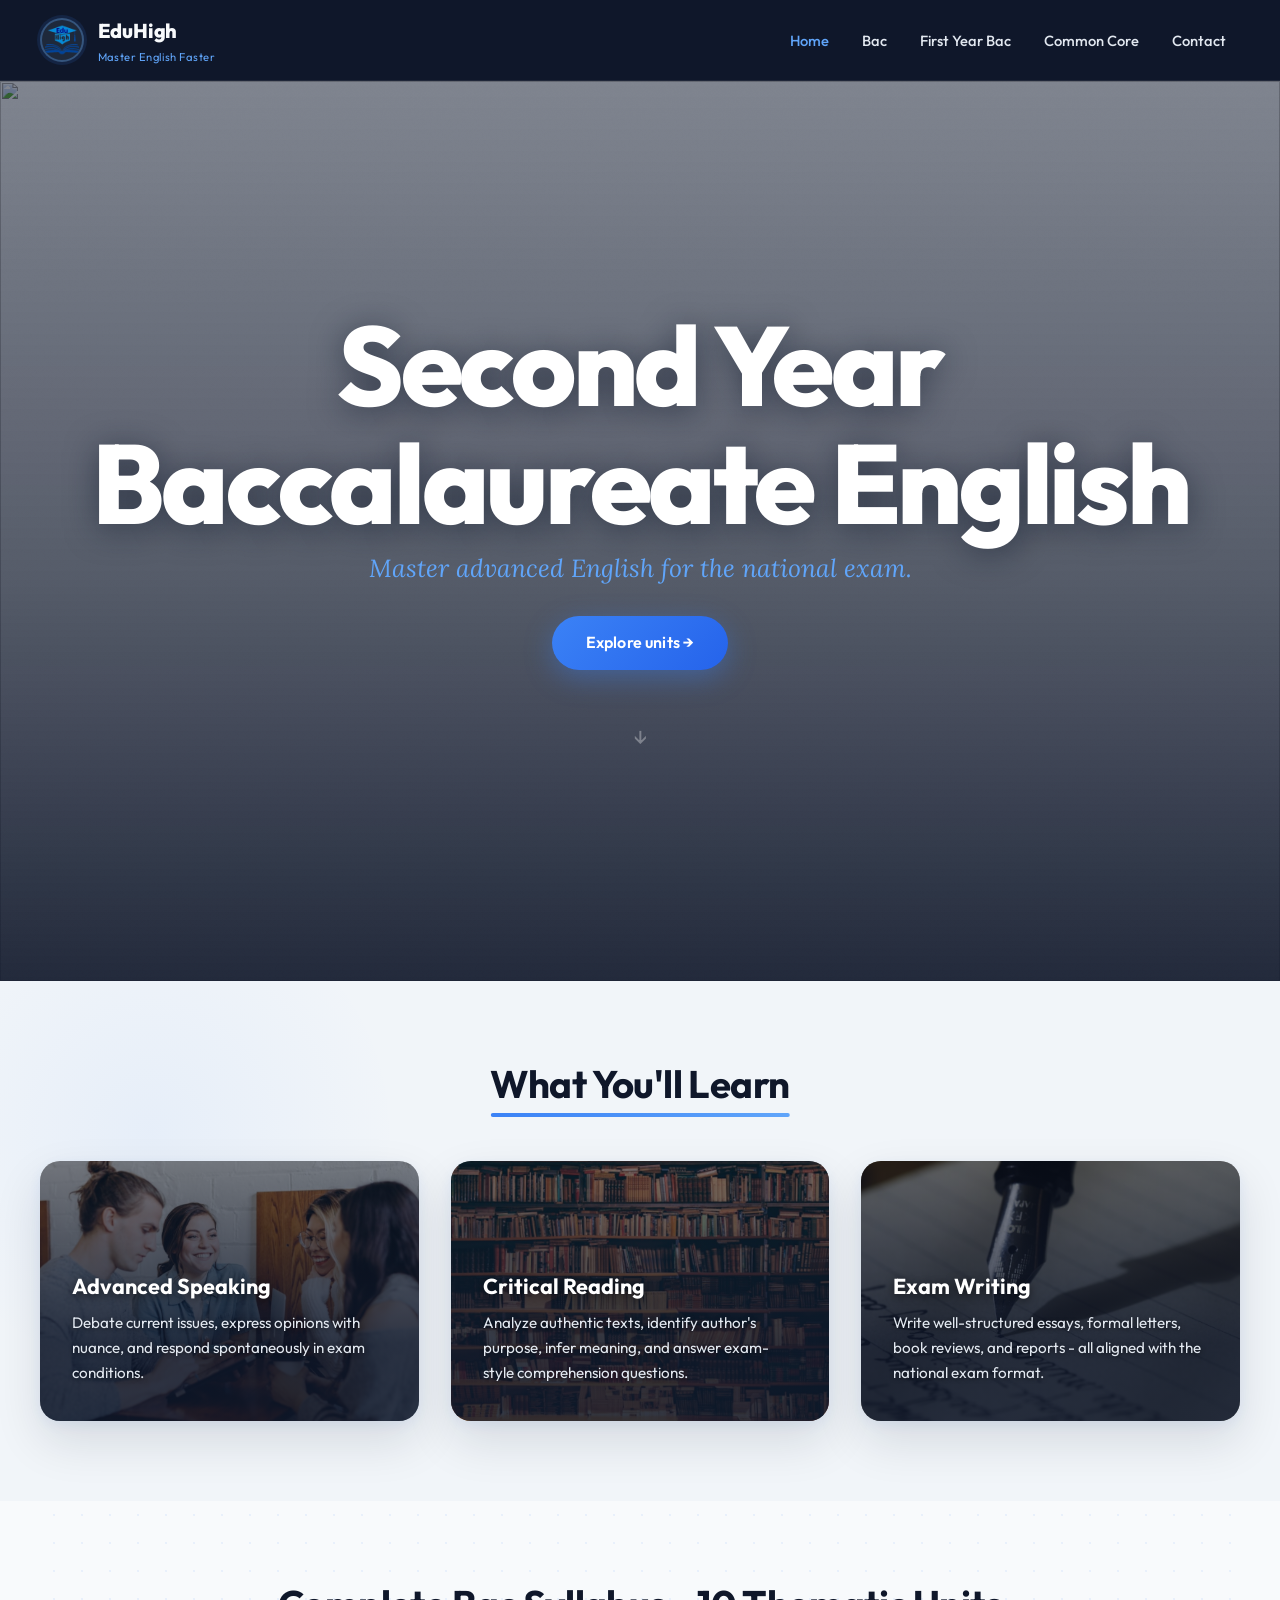
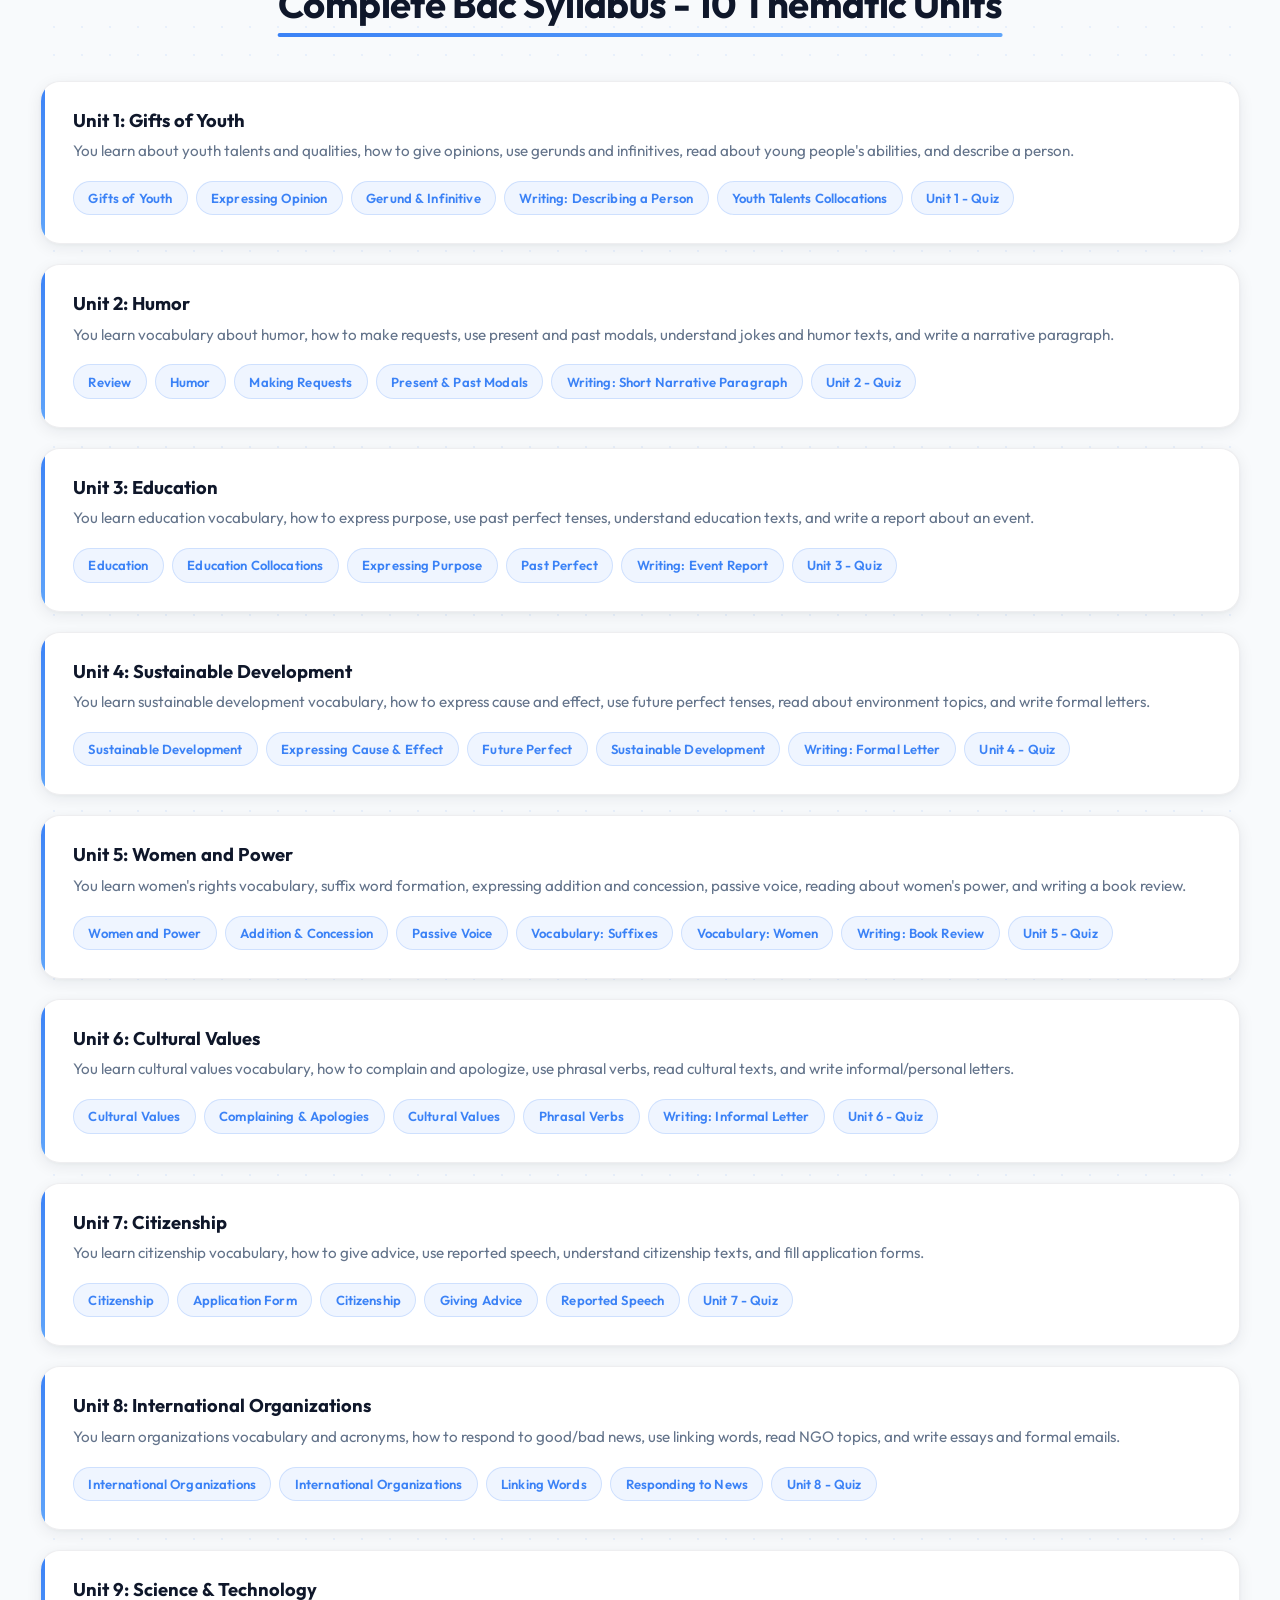
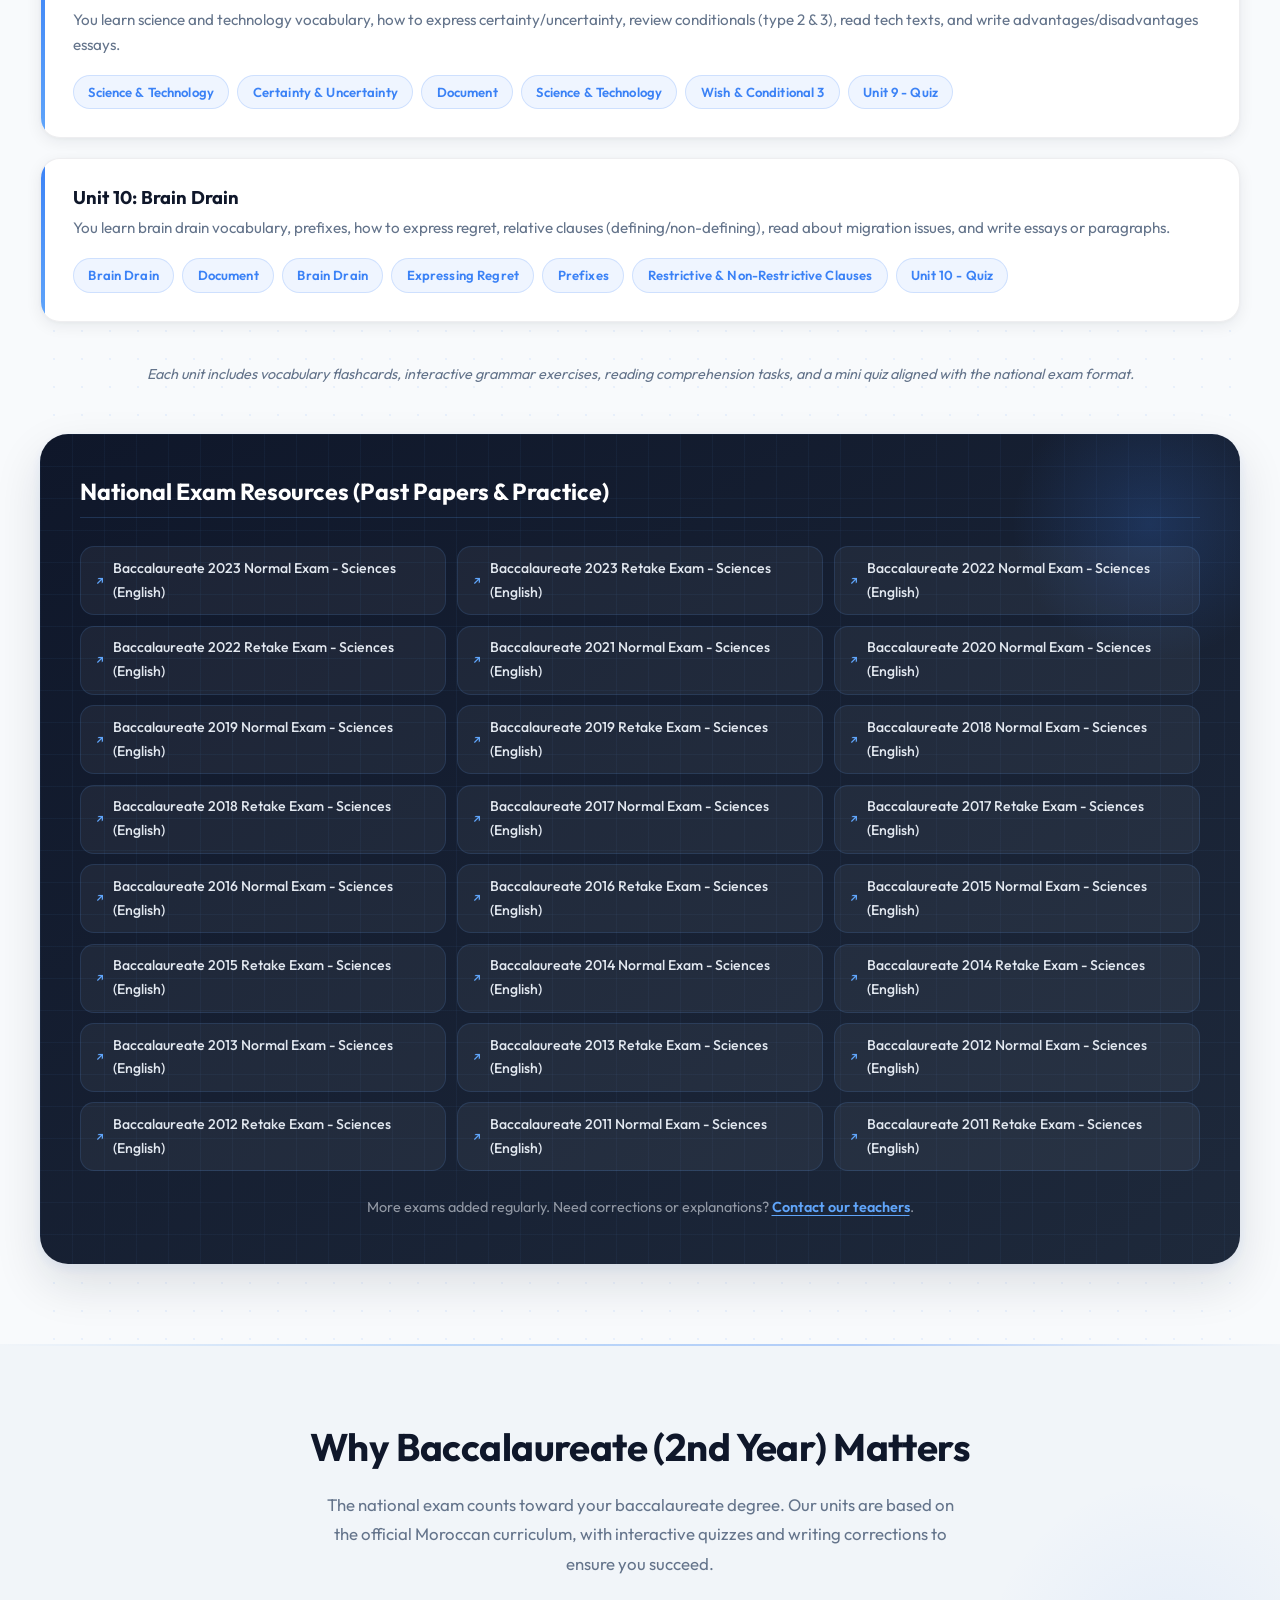
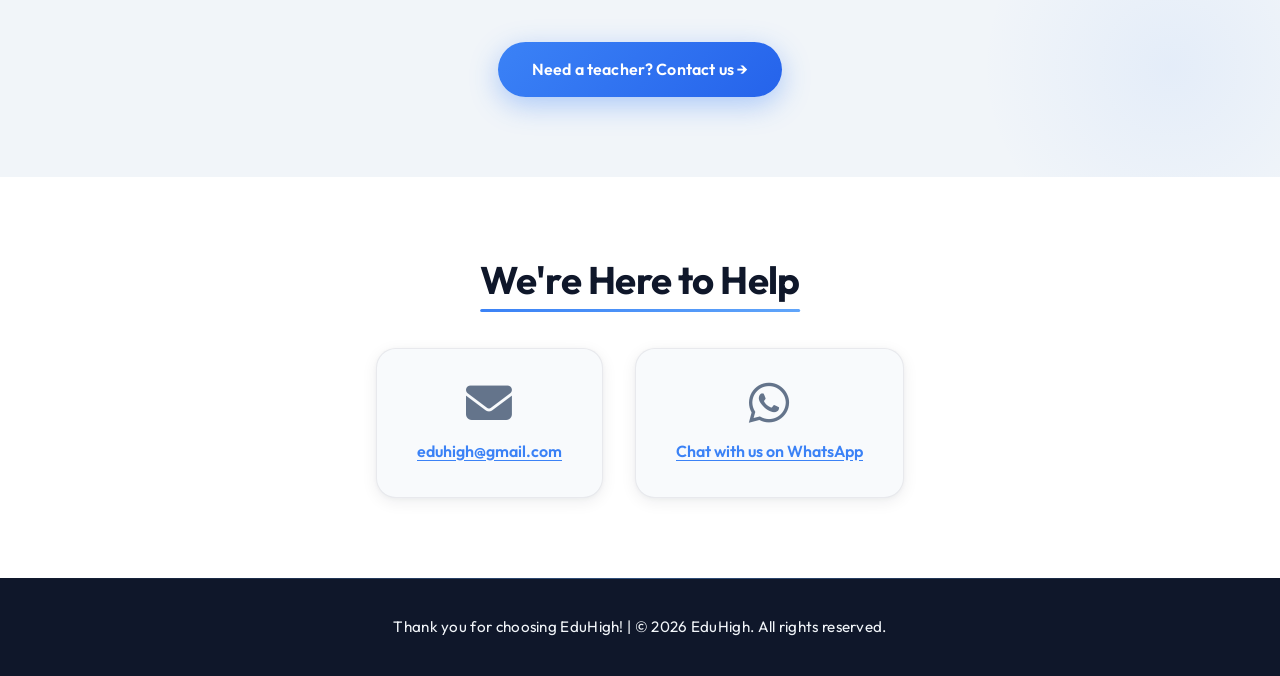
==== bac.html @ 2b8837a0 "Pushing cleaned version" ====
<!DOCTYPE html>
<html lang="en">
    <head>
        <meta charset="UTF-8">
        <meta name="viewport" content="width=device-width, initial-scale=1.0">
        <link rel="icon" type="image/jpeg" sizes="32x32" href="EduHigh_Logo-removebg-preview.png">
        <title>Baccalaureate (2nd Year) - EduHigh</title>
        <meta name="description" content="Baccalaureate English: upper-intermediate to advanced. Complete preparation for the national exam - grammar, vocabulary, reading, writing, and exam strategies for Moroccan 2nd year Bac students.">
        <link rel="stylesheet" href="bac.css">
        <link rel="stylesheet" href="https://cdnjs.cloudflare.com/ajax/libs/font-awesome/6.5.0/css/all.min.css">
    </head>
    <body>
        <header>
            <nav>
                <div class="brand">
                    <div class="brand-icon">
                        <img src="EduHigh_Logo-removebg-preview.png" alt="EduHigh Logo">
                    </div>
                    <div class="brand-text">
                        <div class="brand-name">EduHigh</div>
                        <div class="brand-tagline">Master English Faster</div>
                    </div>
                </div>
                <button id="menu-icon" class="menu-icon">☰</button>
                <div id="nav-links" class="nav-links">
                    <a href="index.html">Home</a>
                    <a href="bac.html">Bac</a>
                    <a href="first-bac.html">First Year Bac</a>
                    <a href="common-core.html">Common Core</a>
                    <a href="contact.html">Contact</a>
                </div>
            </nav>
        </header>
        <main>
            <section class="hero">
                <img alt="" src="Pictures/bac_background.jpg" type="image/png/jpeg/jpeg" class="bg-picture">
                <div class="hero-content">
                    <h1>Second Year Baccalaureate English</h1>
                    <h2>Master advanced English for the national exam.</h2>
                    <a href="#topics" class="btn">Explore units →</a>
                </div>
            </section>
            <section class="learning-goals">
                <h2>What You'll Learn</h2>
                <div class="goals-grid">
                    <div>
                        <h3>Advanced Speaking</h3>
                        <p>Debate current issues, express opinions with nuance, and respond spontaneously in exam conditions.</p>
                    </div>
                    <div>
                        <h3>Critical Reading</h3>
                        <p>Analyze authentic texts, identify author's purpose, infer meaning, and answer exam-style comprehension questions.</p>
                    </div>
                    <div>
                        <h3>Exam Writing</h3>
                        <p>Write well-structured essays, formal letters, book reviews, and reports - all aligned with the national exam format.</p>
                    </div>
                </div>
            </section>
            <section id="topics" class="syllabus">
                <h2>Complete Bac Syllabus - 10 Thematic Units</h2>
                <ul class="units-list">
                    <li>
                        <h3>Unit 1: Gifts of Youth</h3>
                        <p>You learn about youth talents and qualities, how to give opinions, use gerunds and infinitives, read about young people's abilities, and describe a person.</p>
                        <ul class="resource-links">
                            <li><a href="highschoolsub/bac2/unit%201/2BAC_unit-1-gifts-of-youth.pdf" target="_blank">Gifts of Youth</a></li>
                            <li><a href="highschoolsub/bac2/unit%201/expressing_opinion.pdf" target="_blank">Expressing Opinion</a></li>
                            <li><a href="highschoolsub/bac2/unit%201/gerund_infinitive.pdf" target="_blank">Gerund & Infinitive</a></li>
                            <li><a href="highschoolsub/bac2/unit%201/u1_writing_describing_a_person.pdf" target="_blank">Writing: Describing a Person</a></li>
                            <li><a href="highschoolsub/bac2/unit%201/youth_talents_collocations.pdf" target="_blank">Youth Talents Collocations</a></li>
                            <li><a href="https://docs.google.com/forms/d/e/1FAIpQLScZWAjKqi4jQZ8w4-XyRO2Yi0-9Xovc5jM8x35R0aonz6XQ7A/viewform?usp=publish-editor" rel="noopener noreferrer" target="_blank">Unit 1 - Quiz</a></li>
                        </ul>
                    </li>
                    <li>
                        <h3>Unit 2: Humor</h3>
                        <p>You learn vocabulary about humor, how to make requests, use present and past modals, understand jokes and humor texts, and write a narrative paragraph.</p>
                        <ul class="resource-links">
                            <li><a href="highschoolsub/bac2/unit%202/2BAC_unit-2-humour.pdf" target="_blank">Review</a></li>
                            <li><a href="highschoolsub/bac2/unit%202/humor.pdf" target="_blank">Humor</a></li>
                            <li><a href="highschoolsub/bac2/unit%202/making_requests.pdf" target="_blank">Making Requests</a></li>
                            <li><a href="highschoolsub/bac2/unit%202/present_past_modals.pdf" target="_blank">Present & Past Modals</a></li>
                            <li><a href="highschoolsub/bac2/unit%202/u2_writing_short_narrative_paragraph.pdf" target="_blank">Writing: Short Narrative Paragraph</a></li>
                            <li><a href="https://docs.google.com/forms/d/e/1FAIpQLSco68Wxi4QVAFcVa2FauEjRmBr9kDzrKYB81lp7gxuW9wrUJA/viewform?usp=publish-editor" rel="noopener noreferrer" target="_blank">Unit 2 - Quiz</a></li>
                        </ul>
                    </li>
                    <li>
                        <h3>Unit 3: Education</h3>
                        <p>You learn education vocabulary, how to express purpose, use past perfect tenses, understand education texts, and write a report about an event.</p>
                        <ul class="resource-links">
                            <li><a href="highschoolsub/bac2/unit%203/2BAC_unit-3-formal-informal-and-non-formal-education.pdf" target="_blank">Education</a></li>
                            <li><a href="highschoolsub/bac2/unit%203/education_collocations.pdf" target="_blank">Education Collocations</a></li>
                            <li><a href="highschoolsub/bac2/unit%203/expressing_purpose.pdf" target="_blank">Expressing Purpose</a></li>
                            <li><a href="highschoolsub/bac2/unit%203/past_perfect.pdf" target="_blank">Past Perfect</a></li>
                            <li><a href="highschoolsub/bac2/unit%203/u3_writing_event_report.pdf" target="_blank">Writing: Event Report</a></li>
                            <li><a href="https://docs.google.com/forms/d/e/1FAIpQLSe_F8WcIRYw3GF13nXPslkZ-Lln2tWZ8PIwjqRb7tcskk8Uqg/viewform?usp=publish-editor" rel="noopener noreferrer" target="_blank">Unit 3 - Quiz</a></li>
                        </ul>
                    </li>
                    <li>
                        <h3>Unit 4: Sustainable Development</h3>
                        <p>You learn sustainable development vocabulary, how to express cause and effect, use future perfect tenses, read about environment topics, and write formal letters.</p>
                        <ul class="resource-links">
                            <li><a href="highschoolsub/bac2/unit%204/2BAC_unit-4-sustainable-development.pdf" target="_blank">Sustainable Development</a></li>
                            <li><a href="highschoolsub/bac2/unit%204/expressing_cause_effect.pdf" target="_blank">Expressing Cause & Effect</a></li>
                            <li><a href="highschoolsub/bac2/unit%204/future_perfect.pdf" target="_blank">Future Perfect</a></li>
                            <li><a href="highschoolsub/bac2/unit%204/sustainable_dev.pdf" target="_blank">Sustainable Development</a></li>
                            <li><a href="highschoolsub/bac2/unit%204/u04_writing_formal_letter.pdf" target="_blank">Writing: Formal Letter</a></li>
                            <li><a href="https://docs.google.com/forms/d/e/1FAIpQLSc0zMzQMdH9vwvEGPsiqV_pqsUNNbsULE3H5qQnFDgWcY75Jg/viewform?usp=publish-editor" rel="noopener noreferrer" target="_blank">Unit 4 - Quiz</a></li>
                        </ul>
                    </li>
                    <li>
                        <h3>Unit 5: Women and Power</h3>
                        <p>You learn women's rights vocabulary, suffix word formation, expressing addition and concession, passive voice, reading about women's power, and writing a book review.</p>
                        <ul class="resource-links">
                            <li><a href="highschoolsub/bac2/unit%205/2BAC_unit-5-women-and-power.pdf" target="_blank">Women and Power</a></li>
                            <li><a href="highschoolsub/bac2/unit%205/u5_addition_concession.pdf" target="_blank">Addition & Concession</a></li>
                            <li><a href="highschoolsub/bac2/unit%205/u5_passive_voice.pdf" target="_blank">Passive Voice</a></li>
                            <li><a href="highschoolsub/bac2/unit%205/u5_vocab_suffixes.pdf" target="_blank">Vocabulary: Suffixes</a></li>
                            <li><a href="highschoolsub/bac2/unit%205/u5_vocab_women.pdf" target="_blank">Vocabulary: Women</a></li>
                            <li><a href="highschoolsub/bac2/unit%205/u5_writing_book_review.pdf" target="_blank">Writing: Book Review</a></li>
                            <li><a href="https://docs.google.com/forms/d/e/1FAIpQLSfnFWDSUwL2XS2TjVaYUueYi35GznEb1sktLfquddb5YpuU5g/viewform?usp=publish-editor" rel="noopener noreferrer" target="_blank">Unit 5 - Quiz</a></li>
                        </ul>
                    </li>
                    <li>
                        <h3>Unit 6: Cultural Values</h3>
                        <p>You learn cultural values vocabulary, how to complain and apologize, use phrasal verbs, read cultural texts, and write informal/personal letters.</p>
                        <ul class="resource-links">
                            <li><a href="highschoolsub/bac2/unit%206/2BAC_unit-6-cultural-issues-and-values.pdf" target="_blank">Cultural Values</a></li>
                            <li><a href="highschoolsub/bac2/unit%206/complaining_apologies.pdf" target="_blank">Complaining & Apologies</a></li>
                            <li><a href="highschoolsub/bac2/unit%206/cultural_values.pdf" target="_blank">Cultural Values</a></li>
                            <li><a href="highschoolsub/bac2/unit%206/phrasal_verbs.pdf" target="_blank">Phrasal Verbs</a></li>
                            <li><a href="highschoolsub/bac2/unit%206/u6_informal_letter.pdf" target="_blank">Writing: Informal Letter</a></li>
                            <li><a href="https://docs.google.com/forms/d/e/1FAIpQLSfmPHNGwkw5KzVpm2bGZOsqW8_cTtmPX97K6owmBh3z__0w_Q/viewform?usp=publish-editor" rel="noopener noreferrer" target="_blank">Unit 6 - Quiz</a></li>
                        </ul>
                    </li>
                    <li>
                        <h3>Unit 7: Citizenship</h3>
                        <p>You learn citizenship vocabulary, how to give advice, use reported speech, understand citizenship texts, and fill application forms.</p>
                        <ul class="resource-links">
                            <li><a href="highschoolsub/bac2/unit%207/2BAC_unit-7-citizenship.pdf" target="_blank">Citizenship</a></li>
                            <li><a href="highschoolsub/bac2/unit%207/application_form.pdf" target="_blank">Application Form</a></li>
                            <li><a href="highschoolsub/bac2/unit%207/citizenship.pdf" target="_blank">Citizenship</a></li>
                            <li><a href="highschoolsub/bac2/unit%207/giving_advice.pdf" target="_blank">Giving Advice</a></li>
                            <li><a href="highschoolsub/bac2/unit%207/reported_speech.pdf" target="_blank">Reported Speech</a></li>
                            <li><a href="https://docs.google.com/forms/d/e/1FAIpQLSdLSfbgelqZ1HqtcXZeEarFncMk8p-UQ-wh5cw1oVbH1uXxXg/viewform?usp=publish-editor" rel="noopener noreferrer" target="_blank">Unit 7 - Quiz</a></li>
                        </ul>
                    </li>
                    <li>
                        <h3>Unit 8: International Organizations</h3>
                        <p>You learn organizations vocabulary and acronyms, how to respond to good/bad news, use linking words, read NGO topics, and write essays and formal emails.</p>
                        <ul class="resource-links">
                            <li><a href="highschoolsub/bac2/unit%208/2BAC_unit-8-international-organizations.pdf" target="_blank">International Organizations</a></li>
                            <li><a href="highschoolsub/bac2/unit%208/international_organizations.pdf" target="_blank">International Organizations</a></li>
                            <li><a href="highschoolsub/bac2/unit%208/linking_words.pdf" target="_blank">Linking Words</a></li>
                            <li><a href="highschoolsub/bac2/unit%208/responding_to_news.pdf" target="_blank">Responding to News</a></li>
                            <li><a href="https://docs.google.com/forms/d/e/1FAIpQLSdEK3sCIVU7NtovG9k0Lt_FUifvrbyjM9zxdCKUIwZhnxe_4A/viewform?usp=publish-editor" rel="noopener noreferrer" target="_blank">Unit 8 - Quiz</a></li>
                        </ul>
                    </li>
                    <li>
                        <h3>Unit 9: Science & Technology</h3>
                        <p>You learn science and technology vocabulary, how to express certainty/uncertainty, review conditionals (type 2 & 3), read tech texts, and write advantages/disadvantages essays.</p>
                        <ul class="resource-links">
                            <li><a href="highschoolsub/bac2/unit%209/2BAC_unit-9-science-and-technology.pdf" target="_blank">Science & Technology</a></li>
                            <li><a href="highschoolsub/bac2/unit%209/certainty_uncertainty.pdf" target="_blank">Certainty & Uncertainty</a></li>
                            <li><a href="highschoolsub/bac2/unit%209/document.pdf" target="_blank">Document</a></li>
                            <li><a href="highschoolsub/bac2/unit%209/science_technology.pdf" target="_blank">Science & Technology</a></li>
                            <li><a href="highschoolsub/bac2/unit%209/wish_conditional_3.pdf" target="_blank">Wish & Conditional 3</a></li>
                            <li><a href="https://docs.google.com/forms/d/e/1FAIpQLScyjDXZqODVTO-EdOYBzUOL18yu2GBnpFV3G3QGbAeSpz7F9g/viewform?usp=publish-editor" rel="noopener noreferrer" target="_blank">Unit 9 - Quiz</a></li>
                        </ul>
                    </li>
                    <li>
                        <h3>Unit 10: Brain Drain</h3>
                        <p>You learn brain drain vocabulary, prefixes, how to express regret, relative clauses (defining/non-defining), read about migration issues, and write essays or paragraphs.</p>
                        <ul class="resource-links">
                            <li><a href="highschoolsub/bac2/unit%2010/2BAC_unit-10-brain-drain.pdf" target="_blank">Brain Drain</a></li>
                            <li><a href="highschoolsub/bac2/unit%2010/document.pdf" target="_blank">Document</a></li>
                            <li><a href="highschoolsub/bac2/unit%2010/u10_brain_drain.pdf" target="_blank">Brain Drain</a></li>
                            <li><a href="highschoolsub/bac2/unit%2010/u10_expressing_regret.pdf" target="_blank">Expressing Regret</a></li>
                            <li><a href="highschoolsub/bac2/unit%2010/u10_prefixes.pdf" target="_blank">Prefixes</a></li>
                            <li><a href="highschoolsub/bac2/unit%2010/u10_restrictive_non-restrictive_clauses.pdf" target="_blank">Restrictive & Non-Restrictive Clauses</a></li>
                            <li><a href="https://docs.google.com/forms/d/e/1FAIpQLSevEhZJKyvcc8svCyHK_OHhRba3e1POQs-PsmIlFc3AfJWwEA/viewform?usp=publish-editor" rel="noopener noreferrer" target="_blank">Unit 10 - Quiz</a></li>
                        </ul>
                    </li>
                </ul>
                <p class="syllabus-footer">Each unit includes vocabulary flashcards, interactive grammar exercises, reading comprehension tasks, and a mini quiz aligned with the national exam format.</p>
                <div class="national-exams">
                    <h3>National Exam Resources (Past Papers & Practice)</h3>
                    <ul>
                        <li><a href="highschoolsub/more/2023nor.pdf" target="_blank">Baccalaureate 2023 Normal Exam - Sciences (English)</a></li>
                        <li><a href="highschoolsub/more/2023retake.pdf" target="_blank">Baccalaureate 2023 Retake Exam - Sciences (English)</a></li>
                        <li><a href="highschoolsub/more/2022nor.pdf" target="_blank">Baccalaureate 2022 Normal Exam - Sciences (English)</a></li>
                        <li><a href="highschoolsub/more/2022retake.pdf" target="_blank">Baccalaureate 2022 Retake Exam - Sciences (English)</a></li>
                        <li><a href="highschoolsub/more/2021nor.pdf" target="_blank">Baccalaureate 2021 Normal Exam - Sciences (English)</a></li>
                        <li><a href="highschoolsub/more/2020nor.pdf" target="_blank">Baccalaureate 2020 Normal Exam - Sciences (English)</a></li>
                        <li><a href="highschoolsub/more/2019nor.pdf" target="_blank">Baccalaureate 2019 Normal Exam - Sciences (English)</a></li>
                        <li><a href="highschoolsub/more/2019retake.pdf" target="_blank">Baccalaureate 2019 Retake Exam - Sciences (English)</a></li>
                        <li><a href="highschoolsub/more/2018nor.pdf" target="_blank">Baccalaureate 2018 Normal Exam - Sciences (English)</a></li>
                        <li><a href="highschoolsub/more/2018retake.pdf" target="_blank">Baccalaureate 2018 Retake Exam - Sciences (English)</a></li>
                        <li><a href="highschoolsub/more/2017nor.pdf" target="_blank">Baccalaureate 2017 Normal Exam - Sciences (English)</a></li>
                        <li><a href="highschoolsub/more/2017retake.pdf" target="_blank">Baccalaureate 2017 Retake Exam - Sciences (English)</a></li>
                        <li><a href="highschoolsub/more/2016nor.pdf" target="_blank">Baccalaureate 2016 Normal Exam - Sciences (English)</a></li>
                        <li><a href="highschoolsub/more/2016retake.pdf" target="_blank">Baccalaureate 2016 Retake Exam - Sciences (English)</a></li>
                        <li><a href="highschoolsub/more/2015nor.pdf" target="_blank">Baccalaureate 2015 Normal Exam - Sciences (English)</a></li>
                        <li><a href="highschoolsub/more/2015retake.pdf" target="_blank">Baccalaureate 2015 Retake Exam - Sciences (English)</a></li>
                        <li><a href="highschoolsub/more/2014nor.pdf" target="_blank">Baccalaureate 2014 Normal Exam - Sciences (English)</a></li>
                        <li><a href="highschoolsub/more/2014retake.pdf" target="_blank">Baccalaureate 2014 Retake Exam - Sciences (English)</a></li>
                        <li><a href="highschoolsub/more/2013nor.pdf" target="_blank">Baccalaureate 2013 Normal Exam - Sciences (English)</a></li>
                        <li><a href="highschoolsub/more/2013retake.pdf" target="_blank">Baccalaureate 2013 Retake Exam - Sciences (English)</a></li>
                        <li><a href="highschoolsub/more/2012nor.pdf" target="_blank">Baccalaureate 2012 Normal Exam - Sciences (English)</a></li>
                        <li><a href="highschoolsub/more/2012retake.pdf" target="_blank">Baccalaureate 2012 Retake Exam - Sciences (English)</a></li>
                        <li><a href="highschoolsub/more/2011nor.pdf" target="_blank">Baccalaureate 2011 Normal Exam - Sciences (English)</a></li>
                        <li><a href="highschoolsub/more/2011retake.pdf" target="_blank">Baccalaureate 2011 Retake Exam - Sciences (English)</a></li>
                    </ul>
                    <p>More exams added regularly. Need corrections or explanations? <a href="contact.html">Contact our teachers</a>.</p>
                </div>
            </section>
            <section class="importance">
                <h2>Why Baccalaureate (2nd Year) Matters</h2>
                <p>The national exam counts toward your baccalaureate degree. Our units are based on the official Moroccan curriculum, with interactive quizzes and writing corrections to ensure you succeed.</p>
                <a href="contact.html" class="btn">Need a teacher? Contact us →</a>
            </section>
            <section class="contact-block">
                <h2>We're Here to Help</h2>
                <div class="contact-methods">
                    <div>
                        <h3><i class="fas fa-envelope"></i></h3>
                        <a href="mailto:eduhigh@gmail.com">eduhigh@gmail.com </a>
                    </div>
                    <div>
                        <h3><i class="fab fa-whatsapp"></i></h3>
                        <a href="https://wa.me/212767879145?text=Hi%20%F0%9F%91%8B%20I%20came%20from%20EduHigh" target="_blank" rel="noopener noreferrer">Chat with us on WhatsApp</a>
                    </div>
                </div>
            </section>
        </main>
        <footer>
            <p>Thank you for choosing EduHigh! | &copy; 2026 EduHigh. All rights reserved.</p>
        </footer>
        <script>
            (function() {
                const video = document.querySelector('.bg-video');
                if (video) {
                video.play().catch(e => {
                    console.log("Autoplay handling:", e);
                    video.muted = true;
                    video.play();
                });
                }
            })();
            const menuIcon = document.getElementById('menu-icon');
            const navLinks = document.getElementById('nav-links');
            menuIcon.addEventListener('click', () => {
                navLinks.classList.toggle('active');
            });
        </script>
    </body>
</html>
---- bac.css ----
@import url('https://fonts.googleapis.com/css2?family=Outfit:wght@300;400;500;600;700;800&family=Lora:ital,wght@0,400;0,600;1,400&display=swap');

:root {
  --navy:         #0f172a;
  --navy-light:   #1e293b;
  --navy-blue:    #3b82f6;
  --accent-blue:  #60a5fa;
  --soft-white:   #f8fafc;
  --text-light:   #e2e8f0;
  --text-dark:    #334155;
  --text-muted:   #64748b;
  --bg-gray:      #f1f5f9;
  --border-soft:  rgba(15, 23, 42, 0.07);
  --shadow-sm:    0 2px 8px rgba(15, 23, 42, 0.06);
  --shadow-md:    0 8px 24px rgba(15, 23, 42, 0.09),
                  0 2px 6px  rgba(59, 130, 246, 0.05);
  --shadow-lg:    0 20px 48px rgba(15, 23, 42, 0.12),
                  0 4px 12px rgba(59, 130, 246, 0.08);
  --shadow-card:  0 4px 16px rgba(15, 23, 42, 0.07),
                  0 1px 4px  rgba(15, 23, 42, 0.04);
  --shadow-blue:  0 8px 28px rgba(59, 130, 246, 0.38);
  --radius-sm:    8px;
  --radius-md:    14px;
  --radius-lg:    20px;
  --radius-xl:    28px;
  --radius-pill:  999px;
  --ease-out:     cubic-bezier(0.22, 1, 0.36, 1);
  --ease-bounce:  cubic-bezier(0.34, 1.56, 0.64, 1);
  --transition:   0.35s var(--ease-out);
  --transition-fast: 0.2s var(--ease-out);
  --font-body:    'Outfit', sans-serif;
  --font-accent:  'Lora', serif;

  --max-width:    1200px;
  --section-gap:  5rem;
}
*, *::before, *::after {
  box-sizing: border-box;
  margin: 0;
  padding: 0;
}
html {
  scroll-behavior: smooth;
  font-size: 16px;
}
body {
  font-family: var(--font-body);
  color: var(--text-dark);
  background-color: var(--soft-white);
  line-height: 1.7;
  -webkit-font-smoothing: antialiased;
  overflow-x: hidden;
}
img, video {
  display: block;
  max-width: 100%;
}
a {
  color: inherit;
  text-decoration: none;
}
ul { list-style: none; }
h1, h2, h3, h4 {
  font-family: var(--font-body);
  font-weight: 700;
  line-height: 1.2;
  color: var(--navy);
}
h1 { font-size: clamp(2.4rem, 5vw, 4rem);   letter-spacing: -0.02em; }
h2 { font-size: clamp(1.7rem, 3vw, 2.4rem); letter-spacing: -0.015em; }
h3 { font-size: 1.2rem; font-weight: 600; }
p  { font-size: 1rem; color: var(--text-dark); }
a:focus-visible,
button:focus-visible {
  outline: 2.5px solid var(--accent-blue);
  outline-offset: 3px;
  border-radius: var(--radius-sm);
}
::selection {
  background: rgba(59, 130, 246, 0.22);
  color: var(--navy);
}
header {
  position: sticky;
  top: 0;
  z-index: 100;
  -webkit-backdrop-filter: blur(14px);
  backdrop-filter: blur(14px);
  border-bottom: 1px solid rgba(255, 255, 255, 0.07);
  background-color: var(--navy);
}
nav {
  width: min(var(--max-width), 94%);
  margin-inline: auto;
  display: flex;
  align-items: center;
  justify-content: space-between;
  padding-block: 0.85rem;
  gap: 1.5rem;
  background-color: var(--navy);
}
.brand {
  display: flex;
  align-items: center;
  gap: 0.85rem;
  flex-shrink: 0;
}
.brand-icon {
  width: 44px;
  height: 44px;
  border-radius: 50%;
  overflow: hidden;
  flex-shrink: 0;
  background: var(--navy-light);
  border: 2px solid rgba(96, 165, 250, 0.35);
  box-shadow: 0 0 0 3px rgba(59, 130, 246, 0.12);
}
.brand-icon img {
  width: 100%;
  height: 100%;
  object-fit: cover;
  display: block;
}
.brand-text {
  display: flex;
  flex-direction: column;
}
.brand-name {
  font-family: var(--font-body);
  font-weight: 800;
  font-size: 1.25rem;
  color: var(--soft-white);
  letter-spacing: -0.01em;
}
.brand-tagline {
  font-size: 0.7rem;
  font-weight: 400;
  color: var(--accent-blue);
  letter-spacing: 0.04em;
}
.nav-links {
  display: flex;
  align-items: center;
  gap: 0.25rem;
}
.nav-links a {
  font-size: 0.92rem;
  font-weight: 500;
  color: var(--text-light);
  padding: 0.45rem 0.9rem;
  border-radius: var(--radius-pill);
  transition: background var(--transition), color var(--transition);
}
.nav-links a:hover {
  background: rgba(96, 165, 250, 0.14);
  color: #fff;
}
.nav-links a:first-child {
  color: var(--accent-blue);
}
.menu-icon {
  display: none;
  background: transparent;
  border: none;
  color: var(--soft-white);
  font-size: 1.5rem;
  cursor: pointer;
  padding: 0.3rem 0.5rem;
  border-radius: var(--radius-sm);
  transition: background var(--transition);
  line-height: 1;
}
.menu-icon:hover {
  background: rgba(96, 165, 250, 0.14);
}
.hero {
  position: relative;
  height: 100svh;
  min-height: 580px;
  display: flex;
  align-items: center;
  justify-content: center;
  overflow: hidden;
}
.hero .bg-picture {
  position: absolute;
  inset: 0;
  width: 100%;
  height: 100%;
  object-fit: cover;
  object-position: center;
  z-index: 0;
  display: block;
}
.hero::before {
  content: '';
  position: absolute;
  inset: 0;
  background: linear-gradient(
    to bottom,
    rgba(15, 23, 42, 0.52) 0%,
    rgba(15, 23, 42, 0.70) 55%,
    rgba(15, 23, 42, 0.92) 100%
  );
  z-index: 1;
}
.hero::after {
  content: '';
  position: absolute;
  inset: 0;
  background-image: url("data:image/svg+xml,%3Csvg viewBox='0 0 256 256' xmlns='http://www.w3.org/2000/svg'%3E%3Cfilter id='n'%3E%3CfeTurbulence type='fractalNoise' baseFrequency='0.9' numOctaves='4' stitchTiles='stitch'/%3E%3C/filter%3E%3Crect width='100%25' height='100%25' filter='url(%23n)' opacity='0.04'/%3E%3C/svg%3E");
  background-size: 200px 200px;
  opacity: 0.18;
  z-index: 2;
  pointer-events: none;
}
.hero-content {
  position: relative;
  z-index: 3;
  text-align: center;
  padding-inline: 1.5rem;
  animation: heroReveal 1s var(--ease-out) both;
}
@keyframes heroReveal {
  from { opacity: 0; transform: translateY(28px); }
  to   { opacity: 1; transform: translateY(0); }
}
.hero-content h1 {
  font-family: var(--font-body);
  font-size: clamp(3.5rem, 9vw, 7rem);
  font-weight: 800;
  color: #fff;
  letter-spacing: -0.03em;
  text-shadow: 0 4px 32px rgba(15, 23, 42, 0.55);
  line-height: 1.05;
}
.hero-content h2 {
  font-family: var(--font-accent);
  font-style: italic;
  font-weight: 400;
  font-size: clamp(1.1rem, 2.5vw, 1.55rem);
  color: var(--accent-blue);
  margin-top: 0.8rem;
  letter-spacing: 0;
}
.hero-content::after {
  content: '↓';
  display: block;
  margin-top: 3rem;
  font-size: 1.4rem;
  color: rgba(255, 255, 255, 0.32);
  animation: bounceArrow 2.4s ease-in-out infinite;
}
@keyframes bounceArrow {
  0%, 100% { transform: translateY(0); }
  50%       { transform: translateY(9px); }
}
.btn {
  display: inline-block;
  margin-top: 2rem;
  padding: 0.85rem 2.1rem;
  background: linear-gradient(135deg, var(--navy-blue) 0%, #2563eb 100%);
  color: #fff;
  font-family: var(--font-body);
  font-weight: 600;
  font-size: 1rem;
  border-radius: var(--radius-pill);
  box-shadow: var(--shadow-blue);
  transition: transform var(--transition), box-shadow var(--transition);
  letter-spacing: 0.01em;
}
.btn:hover {
  transform: translateY(-3px) scale(1.03);
  box-shadow: 0 14px 36px rgba(59, 130, 246, 0.5);
  color: #fff;
}
.learning-goals {
  padding-block: var(--section-gap);
  background-color: var(--bg-gray);
  position: relative;
  overflow: hidden;
}
.learning-goals::before {
  content: '';
  position: absolute;
  top: -100px;
  left: -100px;
  width: 500px;
  height: 500px;
  border-radius: 50%;
  background: radial-gradient(circle, rgba(59, 130, 246, 0.06) 0%, transparent 70%);
  pointer-events: none;
}
.learning-goals h2 {
  text-align: center;
  margin-bottom: 2.75rem;
  position: relative;
  display: inline-block;
  left: 50%;
  transform: translateX(-50%);
  padding-bottom: 0.6rem;
}
.learning-goals h2::after {
  content: '';
  position: absolute;
  bottom: 0;
  left: 50%;
  transform: translateX(-50%);
  width: 100%;
  height: 3.5px;
  border-radius: var(--radius-pill);
  background: linear-gradient(90deg, var(--navy-blue), var(--accent-blue));
}
.goals-grid {
  width: min(var(--max-width), 94%);
  margin-inline: auto;
  display: grid;
  grid-template-columns: repeat(auto-fit, minmax(300px, 1fr));
  gap: 2rem;
}
.goals-grid > div {
  position: relative;
  overflow: hidden;
  border-radius: var(--radius-lg);
  padding: 2.25rem 2rem;
  min-height: 260px;
  display: flex;
  flex-direction: column;
  justify-content: flex-end;
  background-color: var(--navy);
  background-size: cover;
  background-position: center;
  box-shadow: var(--shadow-lg);
  transition: transform var(--transition), box-shadow var(--transition);
  cursor: default;
}
.goals-grid > div::before {
  content: '';
  position: absolute;
  inset: 0;
  background: linear-gradient(to top, rgba(15, 23, 42, 0.85) 30%, rgba(15, 23, 42, 0.50) 100%);
  z-index: 1;
  transition: background var(--transition);
}
.goals-grid > div:hover::before {
  background: linear-gradient(to top, rgba(15, 23, 42, 0.72) 20%, rgba(15, 23, 42, 0.38) 100%);
}
.goals-grid > div:hover {
  transform: translateY(-8px);
  box-shadow: 0 24px 56px rgba(15, 23, 42, 0.18), 0 6px 16px rgba(59, 130, 246, 0.1);
}
.goals-grid > div h3,
.goals-grid > div p {
  position: relative;
  z-index: 2;
}
.goals-grid > div h3 {
  color: #fff;
  font-size: 1.35rem;
  font-weight: 700;
  margin-bottom: 0.6rem;
  text-shadow: 0 2px 8px rgba(0, 0, 0, 0.6);
}
.goals-grid > div p {
  color: var(--text-light);
  font-size: 0.95rem;
  line-height: 1.65;
  text-shadow: 0 1px 4px rgba(0, 0, 0, 0.5);
}
.goals-grid > div:nth-child(1) {
  background-image: url('Pictures/Advanced_speaking.png');
}
.goals-grid > div:nth-child(2) {
  background-image: url('Pictures/Critical_Reading.png');
}
.goals-grid > div:nth-child(3) {
  background-image: url('Pictures/Exam_Writing.png');
}
.goals-grid > div:hover::after {
  opacity: 1;
}
.syllabus {
  padding-block: var(--section-gap);
  width: min(var(--max-width), 94%);
  margin-inline: auto;
  position: relative;
}
.syllabus::before {
  content: '';
  position: absolute;
  inset: 0;
  background-image: radial-gradient(circle, rgba(59, 130, 246, 0.08) 1px, transparent 1px);
  background-size: 28px 28px;
  pointer-events: none;
  z-index: 0;
  border-radius: var(--radius-lg);
}
.syllabus > * {
  position: relative;
  z-index: 1;
}
.syllabus > h2 {
  text-align: center;
  margin-bottom: 2.75rem;
  position: relative;
  display: inline-block;
  left: 50%;
  transform: translateX(-50%);
  padding-bottom: 0.6rem;
}
.syllabus > h2::after {
  content: '';
  position: absolute;
  bottom: 0;
  left: 50%;
  transform: translateX(-50%);
  width: 100%;
  height: 3.5px;
  border-radius: var(--radius-pill);
  background: linear-gradient(90deg, var(--navy-blue), var(--accent-blue));
}
.units-list {
  display: flex;
  flex-direction: column;
  gap: 1.25rem;
  margin-bottom: 2.5rem;
}
.units-list > li {
  background: #fff;
  border: 1px solid var(--border-soft);
  border-radius: var(--radius-lg);
  padding: 1.75rem 2rem;
  box-shadow: var(--shadow-card);
  transition: transform var(--transition), box-shadow var(--transition), border-color var(--transition);
  position: relative;
  overflow: hidden;
}
.units-list > li::before {
  content: '';
  position: absolute;
  left: 0;
  top: 0;
  bottom: 0;
  width: 4px;
  border-radius: var(--radius-lg) 0 0 var(--radius-lg);
  background: linear-gradient(to bottom, var(--navy-blue), var(--accent-blue));
  transition: width var(--transition);
}
.units-list > li:hover {
  transform: translateX(5px);
  box-shadow: var(--shadow-md);
  border-color: rgba(59, 130, 246, 0.18);
}
.units-list > li:hover::before {
  width: 6px;
}
.units-list > li > h3 {
  font-size: 1.15rem;
  font-weight: 700;
  color: var(--navy);
  margin-bottom: 0.45rem;
}
.units-list > li > p {
  font-size: 0.95rem;
  color: var(--text-muted);
  margin-bottom: 1.1rem;
  line-height: 1.6;
}
.resource-links {
  display: flex;
  flex-wrap: wrap;
  gap: 0.5rem;
}
.resource-links li a {
  display: inline-block;
  padding: 0.32rem 0.9rem;
  font-size: 0.82rem;
  font-weight: 600;
  color: var(--navy-blue);
  background: rgba(59, 130, 246, 0.08);
  border: 1px solid rgba(59, 130, 246, 0.18);
  border-radius: var(--radius-pill);
  transition: background var(--transition-fast), color var(--transition-fast),
              border-color var(--transition-fast), transform var(--transition-fast);
  letter-spacing: 0.01em;
  white-space: nowrap;
}
.resource-links li a:hover {
  background: var(--navy-blue);
  color: #fff;
  border-color: var(--navy-blue);
  transform: translateY(-2px);
}
.syllabus-footer {
  font-size: 0.9rem;
  color: var(--text-muted);
  text-align: center;
  margin-bottom: 3rem;
  font-style: italic;
}
.national-exams {
  background: linear-gradient(145deg, var(--navy) 0%, var(--navy-light) 100%);
  border-radius: var(--radius-xl);
  padding: 2.75rem 2.5rem;
  box-shadow: var(--shadow-lg);
  position: relative;
  overflow: hidden;
  margin-top: 1rem;
}
.national-exams::before {
  content: '';
  position: absolute;
  inset: 0;
  background-image:
    linear-gradient(rgba(96, 165, 250, 0.05) 1px, transparent 1px),
    linear-gradient(90deg, rgba(96, 165, 250, 0.05) 1px, transparent 1px);
  background-size: 32px 32px;
  pointer-events: none;
  z-index: 0;
}
.national-exams::after {
  content: '';
  position: absolute;
  top: -60px;
  right: -60px;
  width: 300px;
  height: 300px;
  border-radius: 50%;
  background: radial-gradient(circle, rgba(59, 130, 246, 0.2) 0%, transparent 65%);
  pointer-events: none;
  z-index: 0;
}
.national-exams > * {
  position: relative;
  z-index: 1;
}
.national-exams h3 {
  font-size: clamp(1.1rem, 2.5vw, 1.45rem);
  font-weight: 700;
  color: #fff;
  margin-bottom: 1.75rem;
  padding-bottom: 0.7rem;
  border-bottom: 1px solid rgba(96, 165, 250, 0.2);
}
.national-exams ul {
  display: grid;
  grid-template-columns: repeat(auto-fit, minmax(280px, 1fr));
  gap: 0.65rem;
  margin-bottom: 1.5rem;
}
.national-exams ul li {
  position: relative;
}
.national-exams ul li a {
  display: flex;
  align-items: center;
  gap: 0.55rem;
  padding: 0.6rem 0.95rem;
  font-size: 0.88rem;
  font-weight: 500;
  color: var(--text-light);
  background: rgba(255, 255, 255, 0.05);
  border: 1px solid rgba(96, 165, 250, 0.14);
  border-radius: var(--radius-md);
  transition: background var(--transition-fast), color var(--transition-fast),
              border-color var(--transition-fast), transform var(--transition-fast);
}
.national-exams ul li a::before {
  content: '↗';
  font-size: 0.75rem;
  color: var(--accent-blue);
  flex-shrink: 0;
}
.national-exams ul li a:hover {
  background: rgba(59, 130, 246, 0.16);
  border-color: rgba(96, 165, 250, 0.4);
  color: #fff;
  transform: translateX(4px);
}
.national-exams > p {
  font-size: 0.9rem;
  color: rgba(226, 232, 240, 0.6);
  text-align: center;
}
.national-exams > p a {
  color: var(--accent-blue);
  font-weight: 600;
  text-decoration: underline;
  text-underline-offset: 3px;
  transition: color var(--transition-fast);
}
.national-exams > p a:hover {
  color: #fff;
}
.importance {
  background-color: var(--bg-gray);
  padding-block: var(--section-gap);
  text-align: center;
  position: relative;
  overflow: hidden;
}
.importance::before {
  content: '';
  position: absolute;
  top: -1px;
  left: 0;
  right: 0;
  height: 3px;
  background: linear-gradient(90deg, transparent, var(--accent-blue), var(--navy-blue), transparent);
  opacity: 0.35;
}
.importance::after {
  content: '';
  position: absolute;
  bottom: -80px;
  right: -80px;
  width: 380px;
  height: 380px;
  border-radius: 50%;
  background: radial-gradient(circle, rgba(59, 130, 246, 0.07) 0%, transparent 70%);
  pointer-events: none;
}
.importance h2 {
  margin-bottom: 1.25rem;
  position: relative;
  z-index: 1;
}
.importance p {
  max-width: 640px;
  margin-inline: auto;
  color: var(--text-muted);
  font-size: 1.05rem;
  line-height: 1.75;
  margin-bottom: 2rem;
  position: relative;
  z-index: 1;
}
.importance .btn {
  position: relative;
  z-index: 1;
}
.contact-block {
  padding-block: var(--section-gap);
  background: #fff;
  text-align: center;
}
.contact-block h2 {
  margin-bottom: 2.25rem;
  position: relative;
  display: inline-block;
  padding-bottom: 0.6rem;
}
.contact-block h2::after {
  content: '';
  position: absolute;
  bottom: 0;
  left: 50%;
  transform: translateX(-50%);
  width: 100%;
  height: 3px;
  border-radius: var(--radius-pill);
  background: linear-gradient(90deg, var(--navy-blue), var(--accent-blue));
}
.contact-methods {
  display: flex;
  justify-content: center;
  gap: 2rem;
  flex-wrap: wrap;
  width: min(var(--max-width), 94%);
  margin-inline: auto;
}
.contact-methods > div {
  background: var(--soft-white);
  border: 1px solid var(--border-soft);
  border-radius: var(--radius-lg);
  padding: 2rem 2.5rem;
  box-shadow: var(--shadow-card);
  min-width: 220px;
  transition: transform var(--transition), box-shadow var(--transition), border-color var(--transition);
}
.contact-methods > div:hover {
  transform: translateY(-6px);
  box-shadow: var(--shadow-md);
  border-color: rgba(59, 130, 246, 0.2);
}
.contact-methods h3 {
  font-size: 0.82rem;
  font-weight: 600;
  letter-spacing: 0.08em;
  text-transform: uppercase;
  color: var(--text-muted);
  margin-bottom: 0.65rem;
}
.contact-methods a {
  font-size: 1rem;
  font-weight: 600;
  color: var(--navy-blue);
  text-decoration: underline;
  text-underline-offset: 3px;
  transition: color var(--transition-fast);
}
.contact-methods a:hover {
  color: var(--accent-blue);
}
.contact-methods i {
  font-size: 350%;
}
footer {
  background: var(--navy);
  padding-block: 2.25rem;
  text-align: center;
  position: relative;
}
footer::before {
  content: '';
  position: absolute;
  top: 0;
  left: 0;
  right: 0;
  height: 1px;
  background: linear-gradient(90deg, transparent, rgba(96, 165, 250, 0.4), transparent);
}
footer p {
  font-size: 0.95rem;
  color: var(--bg-gray);
  letter-spacing: 0.02em;
}
@keyframes fadeSlideUp {
  from { opacity: 0; transform: translateY(28px); }
  to   { opacity: 1; transform: translateY(0); }
}
.learning-goals,
.syllabus,
.importance,
.contact-block {
  animation: fadeSlideUp 0.7s var(--ease-out) both;
}
@media (max-width: 900px) {
  .national-exams ul {
    grid-template-columns: 1fr;
  }
  .national-exams {
    padding: 2rem 1.5rem;
  }
}
@media (max-width: 768px) {
  :root {
    --section-gap: 3.5rem;
  }
  nav {
    gap: 0.75rem;
    flex-wrap: wrap;
  }
  .menu-icon {
    display: block;
  }
  .nav-links {
    display: none;
    position: absolute;
    top: 100%;
    left: 0;
    right: 0;
    flex-direction: column;
    background: rgba(15, 23, 42, 0.97);
    padding: 1.25rem 1rem;
    gap: 0.25rem;
    border-bottom: 1px solid rgba(255, 255, 255, 0.07);
  }
  .nav-links.active {
    display: flex;
  }
  .nav-links a {
    text-align: center;
    padding: 0.65rem 1rem;
    font-size: 1rem;
    border-radius: var(--radius-md);
  }
  .goals-grid {
    grid-template-columns: 1fr;
    gap: 1.5rem;
  }
  .goals-grid > div {
    min-height: 220px;
  }
  .units-list > li {
    padding: 1.4rem 1.4rem 1.4rem 1.6rem;
  }
  .contact-block h2::after {
  width: 100%;
}
  .contact-methods {
    flex-direction: column;
    align-items: center;
  }
  .contact-methods > div {
    width: 100%;
    max-width: 380px;
  }
  .national-exams {
    padding: 1.75rem 1.25rem;
  }
  .syllabus {
    padding-block: 3rem;
  }
}
@media (max-width: 480px) {
  .hero-content h1 {
    font-size: clamp(2.8rem, 12vw, 3.8rem);
  }
  .hero-content h2 {
    font-size: 1rem;
  }
  .btn {
    padding: 0.75rem 1.7rem;
    font-size: 0.95rem;
  }
  .units-list > li > h3 {
    font-size: 1.05rem;
  }
  .resource-links li a {
    font-size: 0.78rem;
    padding: 0.28rem 0.75rem;
  }
}
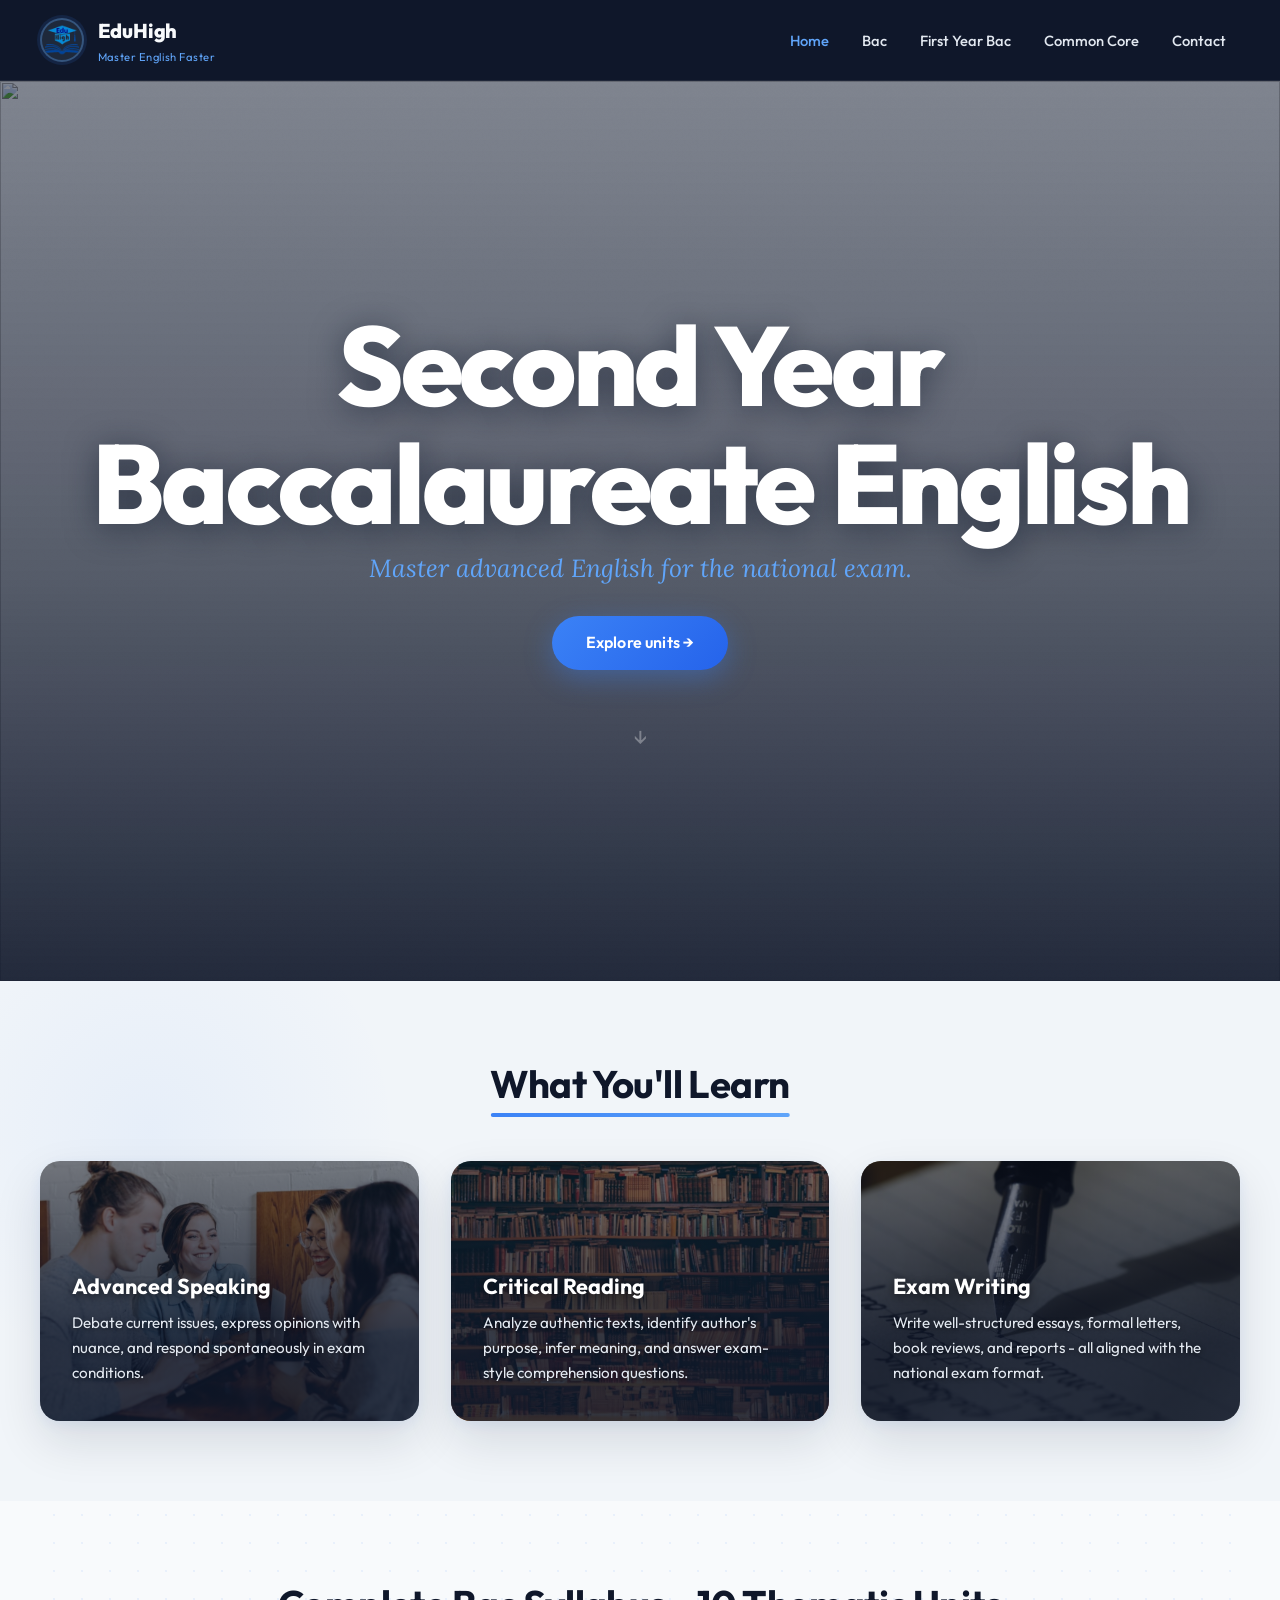
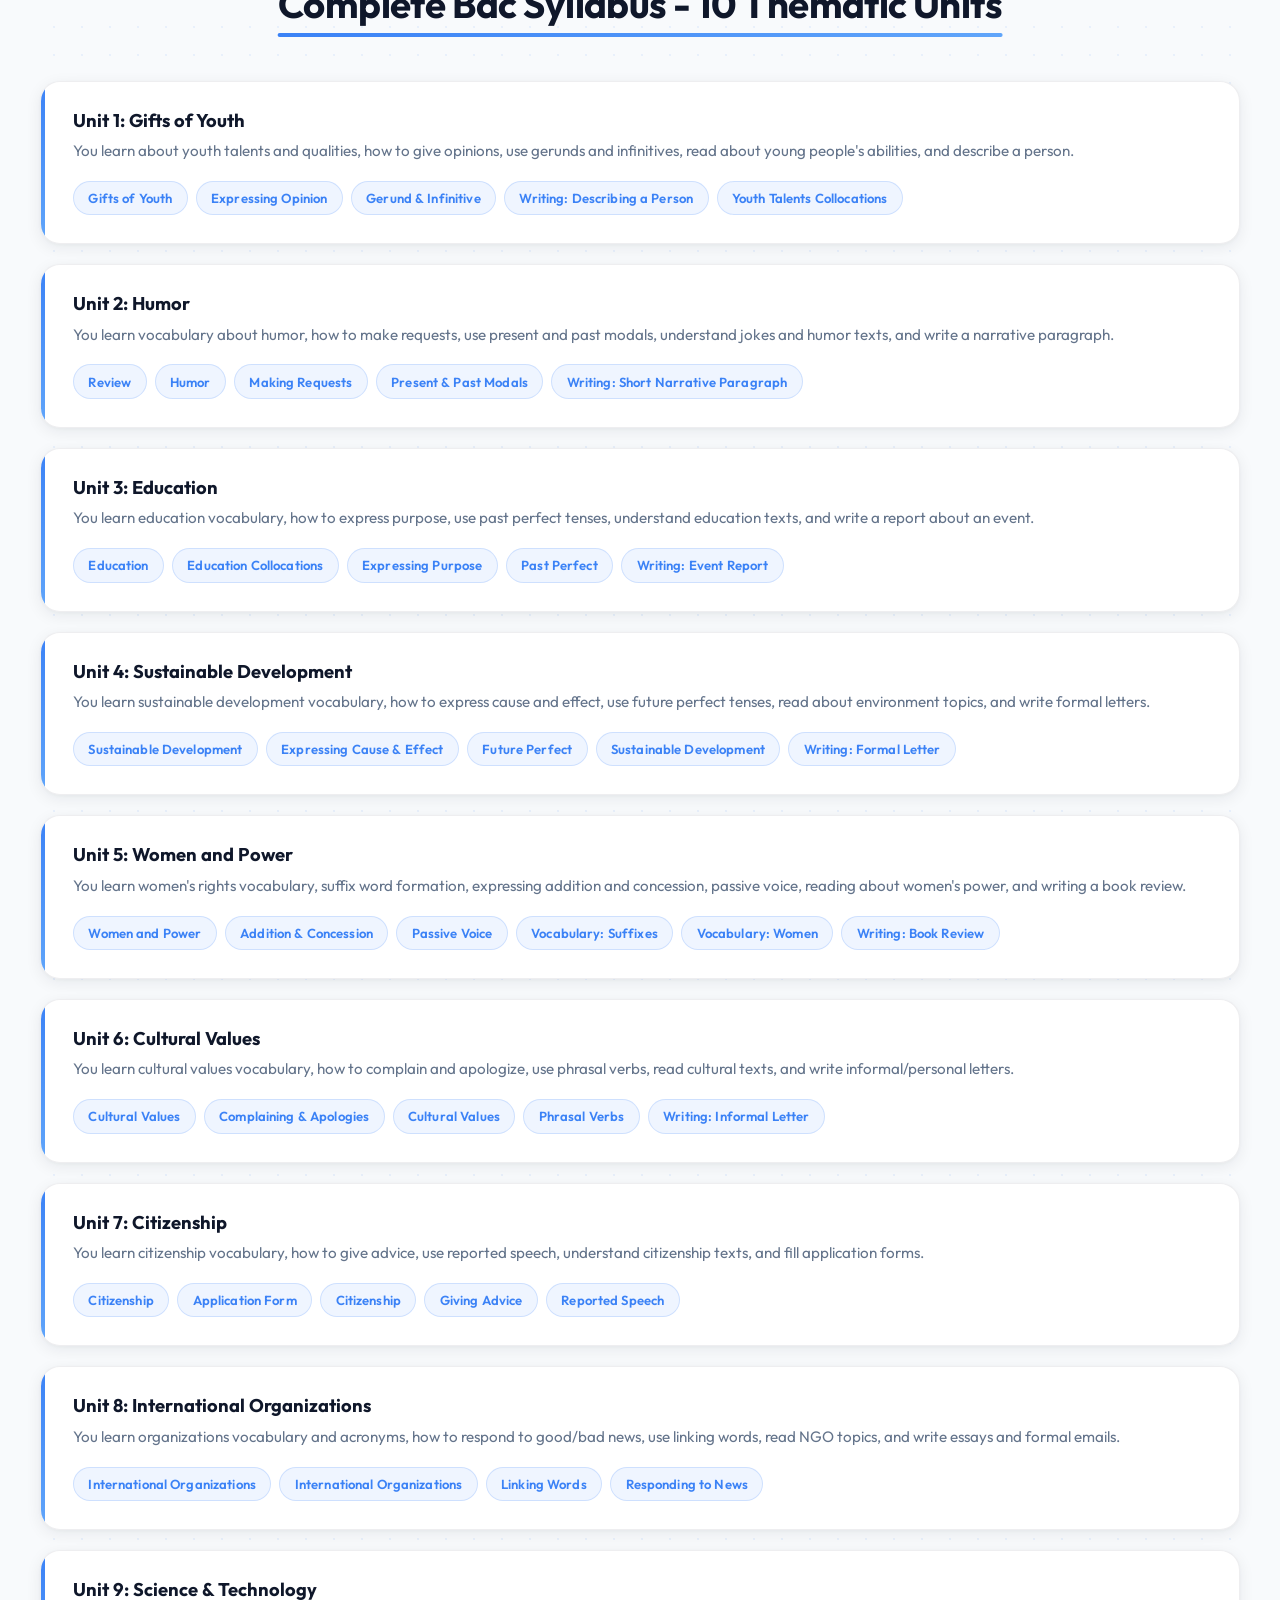
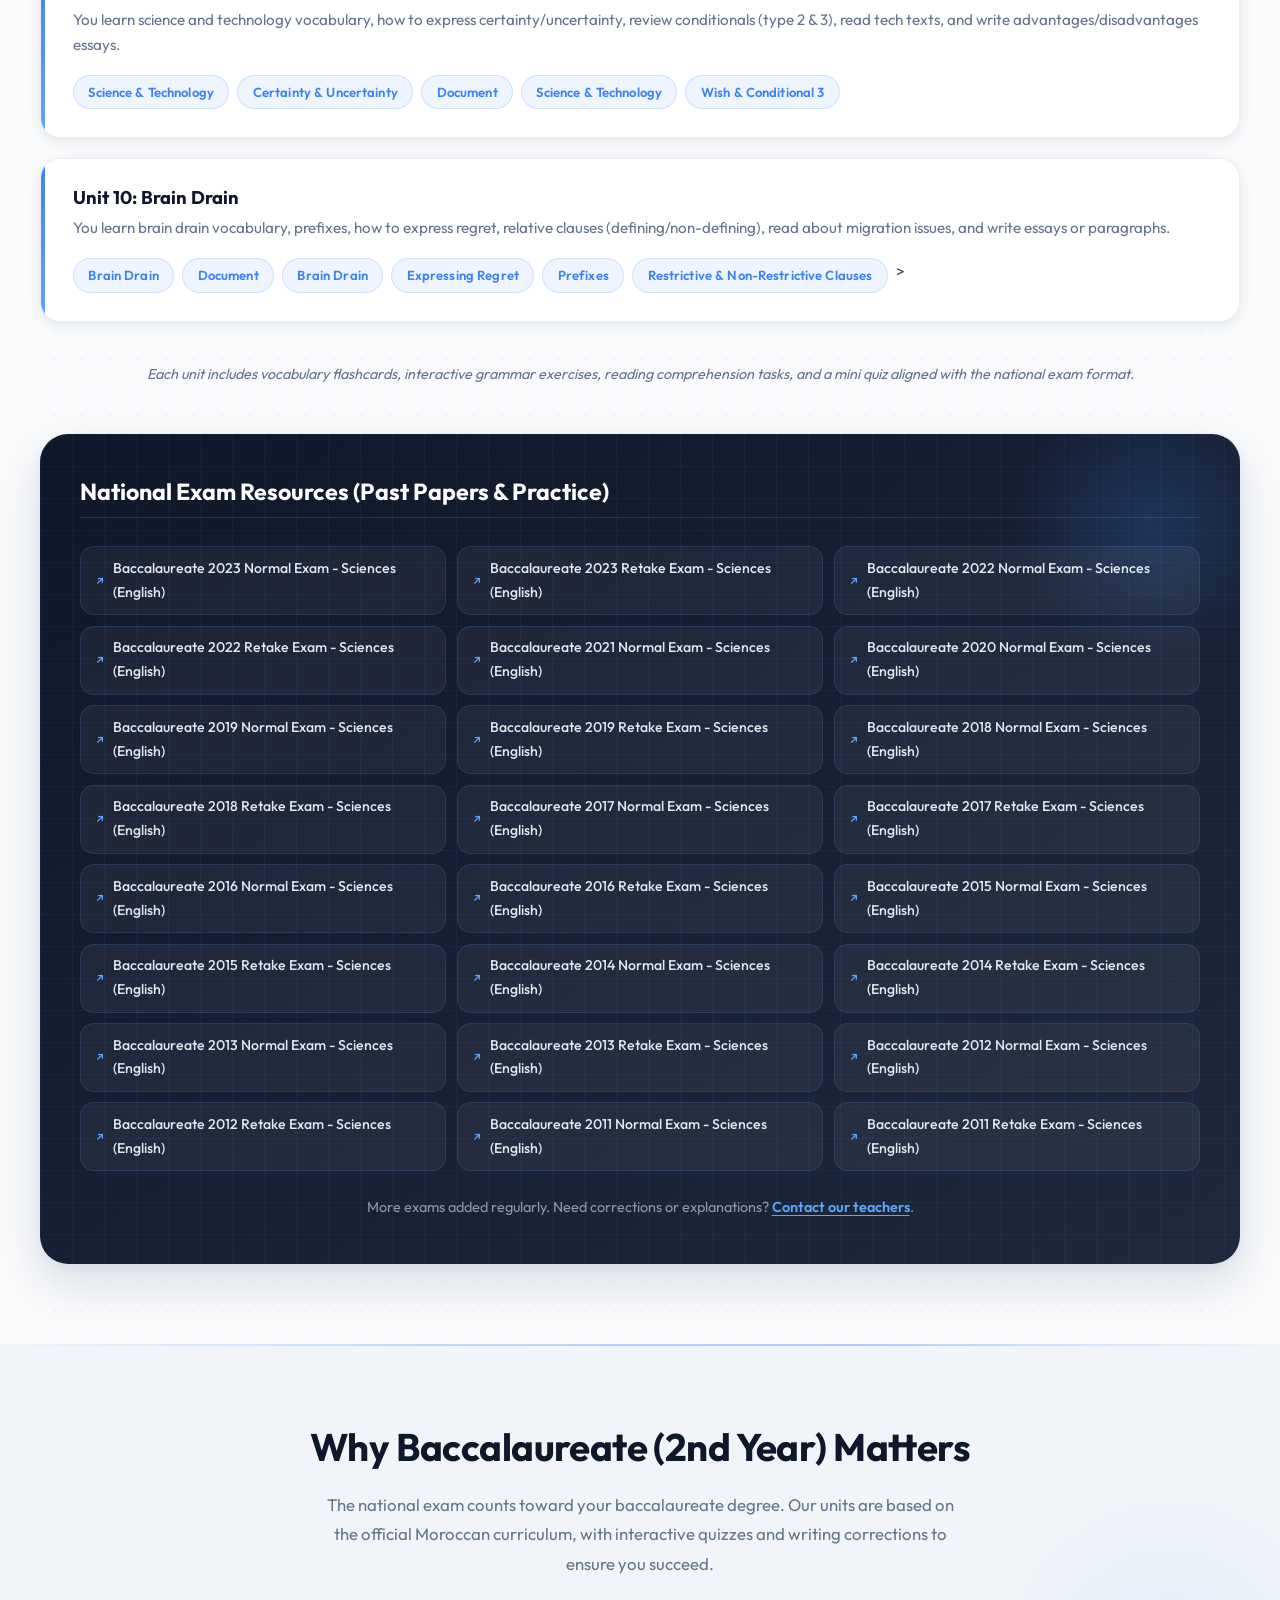
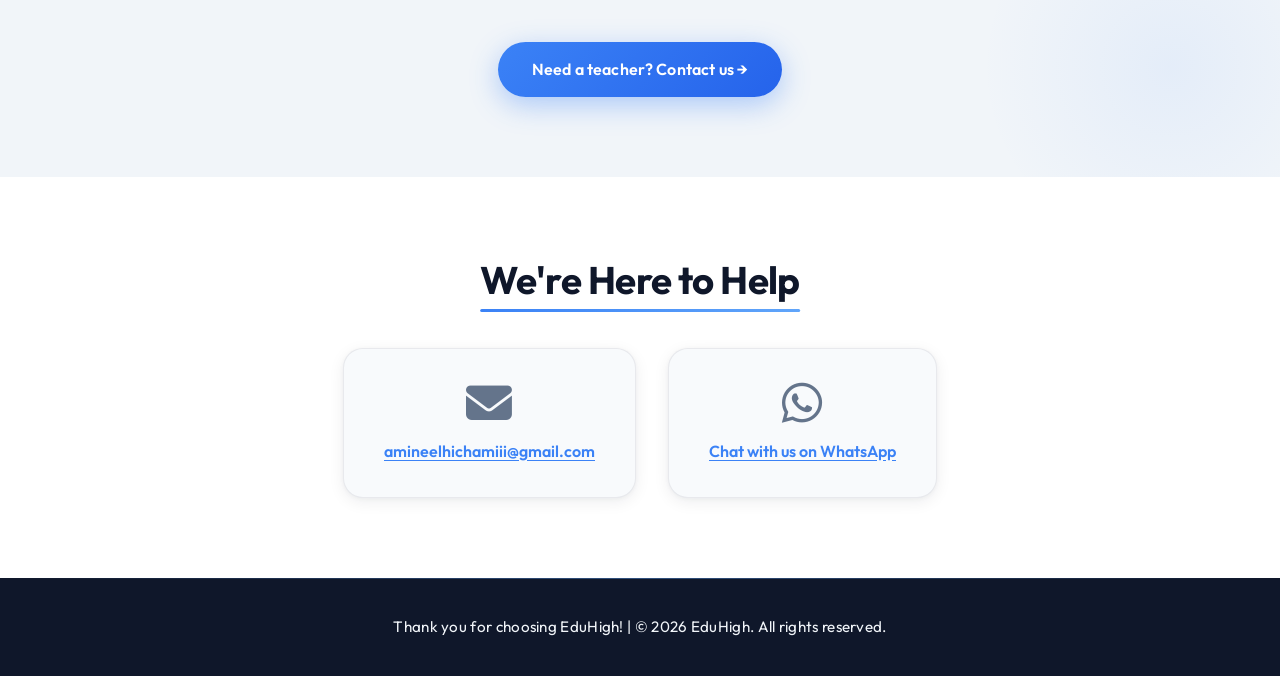
==== commit d5727dec: "Forms temporarily hidden" ====
--- a/bac.html
+++ b/bac.html
@@ -64,121 +64,121 @@
                         <h3>Unit 1: Gifts of Youth</h3>
                         <p>You learn about youth talents and qualities, how to give opinions, use gerunds and infinitives, read about young people's abilities, and describe a person.</p>
                         <ul class="resource-links">
-                            <li><a href="highschoolsub/bac2/unit%201/2BAC_unit-1-gifts-of-youth.pdf" target="_blank">Gifts of Youth</a></li>
-                            <li><a href="highschoolsub/bac2/unit%201/expressing_opinion.pdf" target="_blank">Expressing Opinion</a></li>
-                            <li><a href="highschoolsub/bac2/unit%201/gerund_infinitive.pdf" target="_blank">Gerund & Infinitive</a></li>
-                            <li><a href="highschoolsub/bac2/unit%201/u1_writing_describing_a_person.pdf" target="_blank">Writing: Describing a Person</a></li>
-                            <li><a href="highschoolsub/bac2/unit%201/youth_talents_collocations.pdf" target="_blank">Youth Talents Collocations</a></li>
-                            <li><a href="https://docs.google.com/forms/d/e/1FAIpQLScZWAjKqi4jQZ8w4-XyRO2Yi0-9Xovc5jM8x35R0aonz6XQ7A/viewform?usp=publish-editor" rel="noopener noreferrer" target="_blank">Unit 1 - Quiz</a></li>
+                            <li><a href="highschoolsub/bac2/unit-1/2BAC_unit-1-gifts-of-youth.pdf" target="_blank">Gifts of Youth</a></li>
+                            <li><a href="highschoolsub/bac2/unit-1/expressing_opinion.pdf" target="_blank">Expressing Opinion</a></li>
+                            <li><a href="highschoolsub/bac2/unit-1/gerund_infinitive.pdf" target="_blank">Gerund & Infinitive</a></li>
+                            <li><a href="highschoolsub/bac2/unit-1/u1_writing_describing_a_person.pdf" target="_blank">Writing: Describing a Person</a></li>
+                            <li><a href="highschoolsub/bac2/unit-1/youth_talents_collocations.pdf" target="_blank">Youth Talents Collocations</a></li>
+                        <!--<li><a href="https://docs.google.com/forms/d/e/1FAIpQLScZWAjKqi4jQZ8w4-XyRO2Yi0-9Xovc5jM8x35R0aonz6XQ7A/viewform?usp=publish-editor" rel="noopener noreferrer" target="_blank">Unit 1 - Quiz</a></li>-->
                         </ul>
                     </li>
                     <li>
                         <h3>Unit 2: Humor</h3>
                         <p>You learn vocabulary about humor, how to make requests, use present and past modals, understand jokes and humor texts, and write a narrative paragraph.</p>
                         <ul class="resource-links">
-                            <li><a href="highschoolsub/bac2/unit%202/2BAC_unit-2-humour.pdf" target="_blank">Review</a></li>
-                            <li><a href="highschoolsub/bac2/unit%202/humor.pdf" target="_blank">Humor</a></li>
-                            <li><a href="highschoolsub/bac2/unit%202/making_requests.pdf" target="_blank">Making Requests</a></li>
-                            <li><a href="highschoolsub/bac2/unit%202/present_past_modals.pdf" target="_blank">Present & Past Modals</a></li>
-                            <li><a href="highschoolsub/bac2/unit%202/u2_writing_short_narrative_paragraph.pdf" target="_blank">Writing: Short Narrative Paragraph</a></li>
-                            <li><a href="https://docs.google.com/forms/d/e/1FAIpQLSco68Wxi4QVAFcVa2FauEjRmBr9kDzrKYB81lp7gxuW9wrUJA/viewform?usp=publish-editor" rel="noopener noreferrer" target="_blank">Unit 2 - Quiz</a></li>
+                            <li><a href="highschoolsub/bac2/unit-2/2BAC_unit-2-humour.pdf" target="_blank">Review</a></li>
+                            <li><a href="highschoolsub/bac2/unit-2/humor.pdf" target="_blank">Humor</a></li>
+                            <li><a href="highschoolsub/bac2/unit-2/making_requests.pdf" target="_blank">Making Requests</a></li>
+                            <li><a href="highschoolsub/bac2/unit-2/present_past_modals.pdf" target="_blank">Present & Past Modals</a></li>
+                            <li><a href="highschoolsub/bac2/unit-2/u2_writing_short_narrative_paragraph.pdf" target="_blank">Writing: Short Narrative Paragraph</a></li>
+                        <!--<li><a href="https://docs.google.com/forms/d/e/1FAIpQLSco68Wxi4QVAFcVa2FauEjRmBr9kDzrKYB81lp7gxuW9wrUJA/viewform?usp=publish-editor" rel="noopener noreferrer" target="_blank">Unit 2 - Quiz</a></li>-->
                         </ul>
                     </li>
                     <li>
                         <h3>Unit 3: Education</h3>
                         <p>You learn education vocabulary, how to express purpose, use past perfect tenses, understand education texts, and write a report about an event.</p>
                         <ul class="resource-links">
-                            <li><a href="highschoolsub/bac2/unit%203/2BAC_unit-3-formal-informal-and-non-formal-education.pdf" target="_blank">Education</a></li>
-                            <li><a href="highschoolsub/bac2/unit%203/education_collocations.pdf" target="_blank">Education Collocations</a></li>
-                            <li><a href="highschoolsub/bac2/unit%203/expressing_purpose.pdf" target="_blank">Expressing Purpose</a></li>
-                            <li><a href="highschoolsub/bac2/unit%203/past_perfect.pdf" target="_blank">Past Perfect</a></li>
-                            <li><a href="highschoolsub/bac2/unit%203/u3_writing_event_report.pdf" target="_blank">Writing: Event Report</a></li>
-                            <li><a href="https://docs.google.com/forms/d/e/1FAIpQLSe_F8WcIRYw3GF13nXPslkZ-Lln2tWZ8PIwjqRb7tcskk8Uqg/viewform?usp=publish-editor" rel="noopener noreferrer" target="_blank">Unit 3 - Quiz</a></li>
+                            <li><a href="highschoolsub/bac2/unit-3/2BAC_unit-3-formal-informal-and-non-formal-education.pdf" target="_blank">Education</a></li>
+                            <li><a href="highschoolsub/bac2/unit-3/education_collocations.pdf" target="_blank">Education Collocations</a></li>
+                            <li><a href="highschoolsub/bac2/unit-3/expressing_purpose.pdf" target="_blank">Expressing Purpose</a></li>
+                            <li><a href="highschoolsub/bac2/unit-3/past_perfect.pdf" target="_blank">Past Perfect</a></li>
+                            <li><a href="highschoolsub/bac2/unit-3/u3_writing_event_report.pdf" target="_blank">Writing: Event Report</a></li>
+                        <!--<li><a href="https://docs.google.com/forms/d/e/1FAIpQLSe_F8WcIRYw3GF13nXPslkZ-Lln2tWZ8PIwjqRb7tcskk8Uqg/viewform?usp=publish-editor" rel="noopener noreferrer" target="_blank">Unit 3 - Quiz</a></li>-->
                         </ul>
                     </li>
                     <li>
                         <h3>Unit 4: Sustainable Development</h3>
                         <p>You learn sustainable development vocabulary, how to express cause and effect, use future perfect tenses, read about environment topics, and write formal letters.</p>
                         <ul class="resource-links">
-                            <li><a href="highschoolsub/bac2/unit%204/2BAC_unit-4-sustainable-development.pdf" target="_blank">Sustainable Development</a></li>
-                            <li><a href="highschoolsub/bac2/unit%204/expressing_cause_effect.pdf" target="_blank">Expressing Cause & Effect</a></li>
-                            <li><a href="highschoolsub/bac2/unit%204/future_perfect.pdf" target="_blank">Future Perfect</a></li>
-                            <li><a href="highschoolsub/bac2/unit%204/sustainable_dev.pdf" target="_blank">Sustainable Development</a></li>
-                            <li><a href="highschoolsub/bac2/unit%204/u04_writing_formal_letter.pdf" target="_blank">Writing: Formal Letter</a></li>
-                            <li><a href="https://docs.google.com/forms/d/e/1FAIpQLSc0zMzQMdH9vwvEGPsiqV_pqsUNNbsULE3H5qQnFDgWcY75Jg/viewform?usp=publish-editor" rel="noopener noreferrer" target="_blank">Unit 4 - Quiz</a></li>
+                            <li><a href="highschoolsub/bac2/unit-4/2BAC_unit-4-sustainable-development.pdf" target="_blank">Sustainable Development</a></li>
+                            <li><a href="highschoolsub/bac2/unit-4/expressing_cause_effect.pdf" target="_blank">Expressing Cause & Effect</a></li>
+                            <li><a href="highschoolsub/bac2/unit-4/future_perfect.pdf" target="_blank">Future Perfect</a></li>
+                            <li><a href="highschoolsub/bac2/unit-4/sustainable_dev.pdf" target="_blank">Sustainable Development</a></li>
+                            <li><a href="highschoolsub/bac2/unit-4/u04_writing_formal_letter.pdf" target="_blank">Writing: Formal Letter</a></li>
+                        <!--<li><a href="https://docs.google.com/forms/d/e/1FAIpQLSc0zMzQMdH9vwvEGPsiqV_pqsUNNbsULE3H5qQnFDgWcY75Jg/viewform?usp=publish-editor" rel="noopener noreferrer" target="_blank">Unit 4 - Quiz</a></li>-->
                         </ul>
                     </li>
                     <li>
                         <h3>Unit 5: Women and Power</h3>
                         <p>You learn women's rights vocabulary, suffix word formation, expressing addition and concession, passive voice, reading about women's power, and writing a book review.</p>
                         <ul class="resource-links">
-                            <li><a href="highschoolsub/bac2/unit%205/2BAC_unit-5-women-and-power.pdf" target="_blank">Women and Power</a></li>
-                            <li><a href="highschoolsub/bac2/unit%205/u5_addition_concession.pdf" target="_blank">Addition & Concession</a></li>
-                            <li><a href="highschoolsub/bac2/unit%205/u5_passive_voice.pdf" target="_blank">Passive Voice</a></li>
-                            <li><a href="highschoolsub/bac2/unit%205/u5_vocab_suffixes.pdf" target="_blank">Vocabulary: Suffixes</a></li>
-                            <li><a href="highschoolsub/bac2/unit%205/u5_vocab_women.pdf" target="_blank">Vocabulary: Women</a></li>
-                            <li><a href="highschoolsub/bac2/unit%205/u5_writing_book_review.pdf" target="_blank">Writing: Book Review</a></li>
-                            <li><a href="https://docs.google.com/forms/d/e/1FAIpQLSfnFWDSUwL2XS2TjVaYUueYi35GznEb1sktLfquddb5YpuU5g/viewform?usp=publish-editor" rel="noopener noreferrer" target="_blank">Unit 5 - Quiz</a></li>
+                            <li><a href="highschoolsub/bac2/unit-5/2BAC_unit-5-women-and-power.pdf" target="_blank">Women and Power</a></li>
+                            <li><a href="highschoolsub/bac2/unit-5/u5_addition_concession.pdf" target="_blank">Addition & Concession</a></li>
+                            <li><a href="highschoolsub/bac2/unit-5/u5_passive_voice.pdf" target="_blank">Passive Voice</a></li>
+                            <li><a href="highschoolsub/bac2/unit-5/u5_vocab_suffixes.pdf" target="_blank">Vocabulary: Suffixes</a></li>
+                            <li><a href="highschoolsub/bac2/unit-5/u5_vocab_women.pdf" target="_blank">Vocabulary: Women</a></li>
+                            <li><a href="highschoolsub/bac2/unit-5/u5_writing_book_review.pdf" target="_blank">Writing: Book Review</a></li>
+                        <!--<li><a href="https://docs.google.com/forms/d/e/1FAIpQLSfnFWDSUwL2XS2TjVaYUueYi35GznEb1sktLfquddb5YpuU5g/viewform?usp=publish-editor" rel="noopener noreferrer" target="_blank">Unit 5 - Quiz</a></li>-->
                         </ul>
                     </li>
                     <li>
                         <h3>Unit 6: Cultural Values</h3>
                         <p>You learn cultural values vocabulary, how to complain and apologize, use phrasal verbs, read cultural texts, and write informal/personal letters.</p>
                         <ul class="resource-links">
-                            <li><a href="highschoolsub/bac2/unit%206/2BAC_unit-6-cultural-issues-and-values.pdf" target="_blank">Cultural Values</a></li>
-                            <li><a href="highschoolsub/bac2/unit%206/complaining_apologies.pdf" target="_blank">Complaining & Apologies</a></li>
-                            <li><a href="highschoolsub/bac2/unit%206/cultural_values.pdf" target="_blank">Cultural Values</a></li>
-                            <li><a href="highschoolsub/bac2/unit%206/phrasal_verbs.pdf" target="_blank">Phrasal Verbs</a></li>
-                            <li><a href="highschoolsub/bac2/unit%206/u6_informal_letter.pdf" target="_blank">Writing: Informal Letter</a></li>
-                            <li><a href="https://docs.google.com/forms/d/e/1FAIpQLSfmPHNGwkw5KzVpm2bGZOsqW8_cTtmPX97K6owmBh3z__0w_Q/viewform?usp=publish-editor" rel="noopener noreferrer" target="_blank">Unit 6 - Quiz</a></li>
+                            <li><a href="highschoolsub/bac2/unit-6/2BAC_unit-6-cultural-issues-and-values.pdf" target="_blank">Cultural Values</a></li>
+                            <li><a href="highschoolsub/bac2/unit-6/complaining_apologies.pdf" target="_blank">Complaining & Apologies</a></li>
+                            <li><a href="highschoolsub/bac2/unit-6/cultural_values.pdf" target="_blank">Cultural Values</a></li>
+                            <li><a href="highschoolsub/bac2/unit-6/phrasal_verbs.pdf" target="_blank">Phrasal Verbs</a></li>
+                            <li><a href="highschoolsub/bac2/unit-6/u6_informal_letter.pdf" target="_blank">Writing: Informal Letter</a></li>
+                        <!--<li><a href="https://docs.google.com/forms/d/e/1FAIpQLSfmPHNGwkw5KzVpm2bGZOsqW8_cTtmPX97K6owmBh3z__0w_Q/viewform?usp=publish-editor" rel="noopener noreferrer" target="_blank">Unit 6 - Quiz</a></li>-->
                         </ul>
                     </li>
                     <li>
                         <h3>Unit 7: Citizenship</h3>
                         <p>You learn citizenship vocabulary, how to give advice, use reported speech, understand citizenship texts, and fill application forms.</p>
                         <ul class="resource-links">
-                            <li><a href="highschoolsub/bac2/unit%207/2BAC_unit-7-citizenship.pdf" target="_blank">Citizenship</a></li>
-                            <li><a href="highschoolsub/bac2/unit%207/application_form.pdf" target="_blank">Application Form</a></li>
-                            <li><a href="highschoolsub/bac2/unit%207/citizenship.pdf" target="_blank">Citizenship</a></li>
-                            <li><a href="highschoolsub/bac2/unit%207/giving_advice.pdf" target="_blank">Giving Advice</a></li>
-                            <li><a href="highschoolsub/bac2/unit%207/reported_speech.pdf" target="_blank">Reported Speech</a></li>
-                            <li><a href="https://docs.google.com/forms/d/e/1FAIpQLSdLSfbgelqZ1HqtcXZeEarFncMk8p-UQ-wh5cw1oVbH1uXxXg/viewform?usp=publish-editor" rel="noopener noreferrer" target="_blank">Unit 7 - Quiz</a></li>
+                            <li><a href="highschoolsub/bac2/unit-7/2BAC_unit-7-citizenship.pdf" target="_blank">Citizenship</a></li>
+                            <li><a href="highschoolsub/bac2/unit-7/application_form.pdf" target="_blank">Application Form</a></li>
+                            <li><a href="highschoolsub/bac2/unit-7/citizenship.pdf" target="_blank">Citizenship</a></li>
+                            <li><a href="highschoolsub/bac2/unit-7/giving_advice.pdf" target="_blank">Giving Advice</a></li>
+                            <li><a href="highschoolsub/bac2/unit-7/reported_speech.pdf" target="_blank">Reported Speech</a></li>
+                        <!--<li><a href="https://docs.google.com/forms/d/e/1FAIpQLSdLSfbgelqZ1HqtcXZeEarFncMk8p-UQ-wh5cw1oVbH1uXxXg/viewform?usp=publish-editor" rel="noopener noreferrer" target="_blank">Unit 7 - Quiz</a></li>-->
                         </ul>
                     </li>
                     <li>
                         <h3>Unit 8: International Organizations</h3>
                         <p>You learn organizations vocabulary and acronyms, how to respond to good/bad news, use linking words, read NGO topics, and write essays and formal emails.</p>
                         <ul class="resource-links">
-                            <li><a href="highschoolsub/bac2/unit%208/2BAC_unit-8-international-organizations.pdf" target="_blank">International Organizations</a></li>
-                            <li><a href="highschoolsub/bac2/unit%208/international_organizations.pdf" target="_blank">International Organizations</a></li>
-                            <li><a href="highschoolsub/bac2/unit%208/linking_words.pdf" target="_blank">Linking Words</a></li>
-                            <li><a href="highschoolsub/bac2/unit%208/responding_to_news.pdf" target="_blank">Responding to News</a></li>
-                            <li><a href="https://docs.google.com/forms/d/e/1FAIpQLSdEK3sCIVU7NtovG9k0Lt_FUifvrbyjM9zxdCKUIwZhnxe_4A/viewform?usp=publish-editor" rel="noopener noreferrer" target="_blank">Unit 8 - Quiz</a></li>
+                            <li><a href="highschoolsub/bac2/unit-8/2BAC_unit-8-international-organizations.pdf" target="_blank">International Organizations</a></li>
+                            <li><a href="highschoolsub/bac2/unit-8/international_organizations.pdf" target="_blank">International Organizations</a></li>
+                            <li><a href="highschoolsub/bac2/unit-8/linking_words.pdf" target="_blank">Linking Words</a></li>
+                            <li><a href="highschoolsub/bac2/unit-8/responding_to_news.pdf" target="_blank">Responding to News</a></li>
+                        <!--<li><a href="https://docs.google.com/forms/d/e/1FAIpQLSdEK3sCIVU7NtovG9k0Lt_FUifvrbyjM9zxdCKUIwZhnxe_4A/viewform?usp=publish-editor" rel="noopener noreferrer" target="_blank">Unit 8 - Quiz</a></li>-->
                         </ul>
                     </li>
                     <li>
                         <h3>Unit 9: Science & Technology</h3>
                         <p>You learn science and technology vocabulary, how to express certainty/uncertainty, review conditionals (type 2 & 3), read tech texts, and write advantages/disadvantages essays.</p>
                         <ul class="resource-links">
-                            <li><a href="highschoolsub/bac2/unit%209/2BAC_unit-9-science-and-technology.pdf" target="_blank">Science & Technology</a></li>
-                            <li><a href="highschoolsub/bac2/unit%209/certainty_uncertainty.pdf" target="_blank">Certainty & Uncertainty</a></li>
-                            <li><a href="highschoolsub/bac2/unit%209/document.pdf" target="_blank">Document</a></li>
-                            <li><a href="highschoolsub/bac2/unit%209/science_technology.pdf" target="_blank">Science & Technology</a></li>
-                            <li><a href="highschoolsub/bac2/unit%209/wish_conditional_3.pdf" target="_blank">Wish & Conditional 3</a></li>
-                            <li><a href="https://docs.google.com/forms/d/e/1FAIpQLScyjDXZqODVTO-EdOYBzUOL18yu2GBnpFV3G3QGbAeSpz7F9g/viewform?usp=publish-editor" rel="noopener noreferrer" target="_blank">Unit 9 - Quiz</a></li>
+                            <li><a href="highschoolsub/bac2/unit-9/2BAC_unit-9-science-and-technology.pdf" target="_blank">Science & Technology</a></li>
+                            <li><a href="highschoolsub/bac2/unit-9/certainty_uncertainty.pdf" target="_blank">Certainty & Uncertainty</a></li>
+                            <li><a href="highschoolsub/bac2/unit-9/document.pdf" target="_blank">Document</a></li>
+                            <li><a href="highschoolsub/bac2/unit-9/science_technology.pdf" target="_blank">Science & Technology</a></li>
+                            <li><a href="highschoolsub/bac2/unit-9/wish_conditional_3.pdf" target="_blank">Wish & Conditional 3</a></li>
+                        <!--<li><a href="https://docs.google.com/forms/d/e/1FAIpQLScyjDXZqODVTO-EdOYBzUOL18yu2GBnpFV3G3QGbAeSpz7F9g/viewform?usp=publish-editor" rel="noopener noreferrer" target="_blank">Unit 9 - Quiz</a></li>-->
                         </ul>
                     </li>
                     <li>
                         <h3>Unit 10: Brain Drain</h3>
                         <p>You learn brain drain vocabulary, prefixes, how to express regret, relative clauses (defining/non-defining), read about migration issues, and write essays or paragraphs.</p>
                         <ul class="resource-links">
-                            <li><a href="highschoolsub/bac2/unit%2010/2BAC_unit-10-brain-drain.pdf" target="_blank">Brain Drain</a></li>
-                            <li><a href="highschoolsub/bac2/unit%2010/document.pdf" target="_blank">Document</a></li>
-                            <li><a href="highschoolsub/bac2/unit%2010/u10_brain_drain.pdf" target="_blank">Brain Drain</a></li>
-                            <li><a href="highschoolsub/bac2/unit%2010/u10_expressing_regret.pdf" target="_blank">Expressing Regret</a></li>
-                            <li><a href="highschoolsub/bac2/unit%2010/u10_prefixes.pdf" target="_blank">Prefixes</a></li>
-                            <li><a href="highschoolsub/bac2/unit%2010/u10_restrictive_non-restrictive_clauses.pdf" target="_blank">Restrictive & Non-Restrictive Clauses</a></li>
-                            <li><a href="https://docs.google.com/forms/d/e/1FAIpQLSevEhZJKyvcc8svCyHK_OHhRba3e1POQs-PsmIlFc3AfJWwEA/viewform?usp=publish-editor" rel="noopener noreferrer" target="_blank">Unit 10 - Quiz</a></li>
+                            <li><a href="highschoolsub/bac2/unit-10/2BAC_unit-10-brain-drain.pdf" target="_blank">Brain Drain</a></li>
+                            <li><a href="highschoolsub/bac2/unit-10/document.pdf" target="_blank">Document</a></li>
+                            <li><a href="highschoolsub/bac2/unit-10/u10_brain_drain.pdf" target="_blank">Brain Drain</a></li>
+                            <li><a href="highschoolsub/bac2/unit-10/u10_expressing_regret.pdf" target="_blank">Expressing Regret</a></li>
+                            <li><a href="highschoolsub/bac2/unit-10/u10_prefixes.pdf" target="_blank">Prefixes</a></li>
+                            <li><a href="highschoolsub/bac2/unit-10/u10_restrictive_non-restrictive_clauses.pdf" target="_blank">Restrictive & Non-Restrictive Clauses</a></li>
+                        <!--<li><a href="https://docs.google.com/forms/d/e/1FAIpQLSevEhZJKyvcc8svCyHK_OHhRba3e1POQs-PsmIlFc3AfJWwEA/viewform?usp=publish-editor" rel="noopener noreferrer" target="_blank">Unit 10 - Quiz</a></li-->>
                         </ul>
                     </li>
                 </ul>
@@ -224,7 +224,7 @@
                 <div class="contact-methods">
                     <div>
                         <h3><i class="fas fa-envelope"></i></h3>
-                        <a href="mailto:eduhigh@gmail.com">eduhigh@gmail.com </a>
+                        <a href="mailto:amineelhichamiii@gmail.com">amineelhichamiii@gmail.com </a>
                     </div>
                     <div>
                         <h3><i class="fab fa-whatsapp"></i></h3>
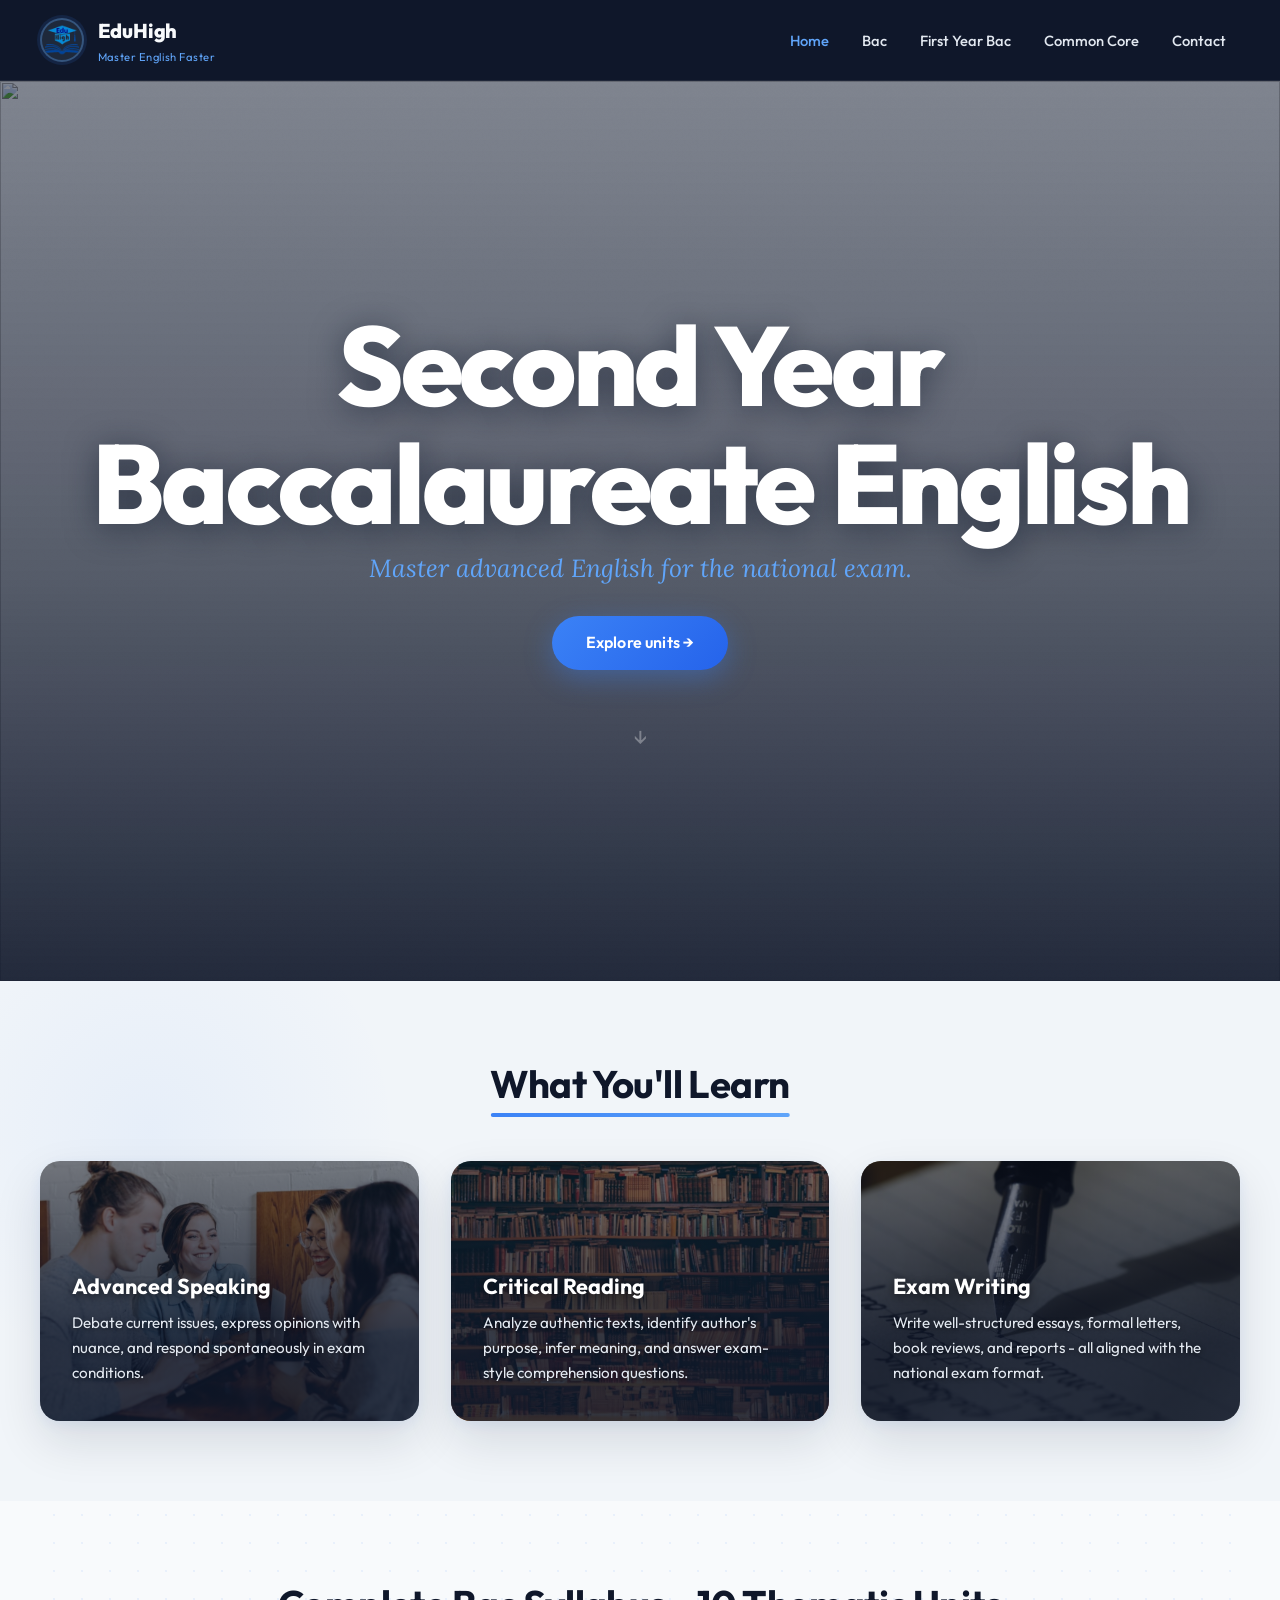
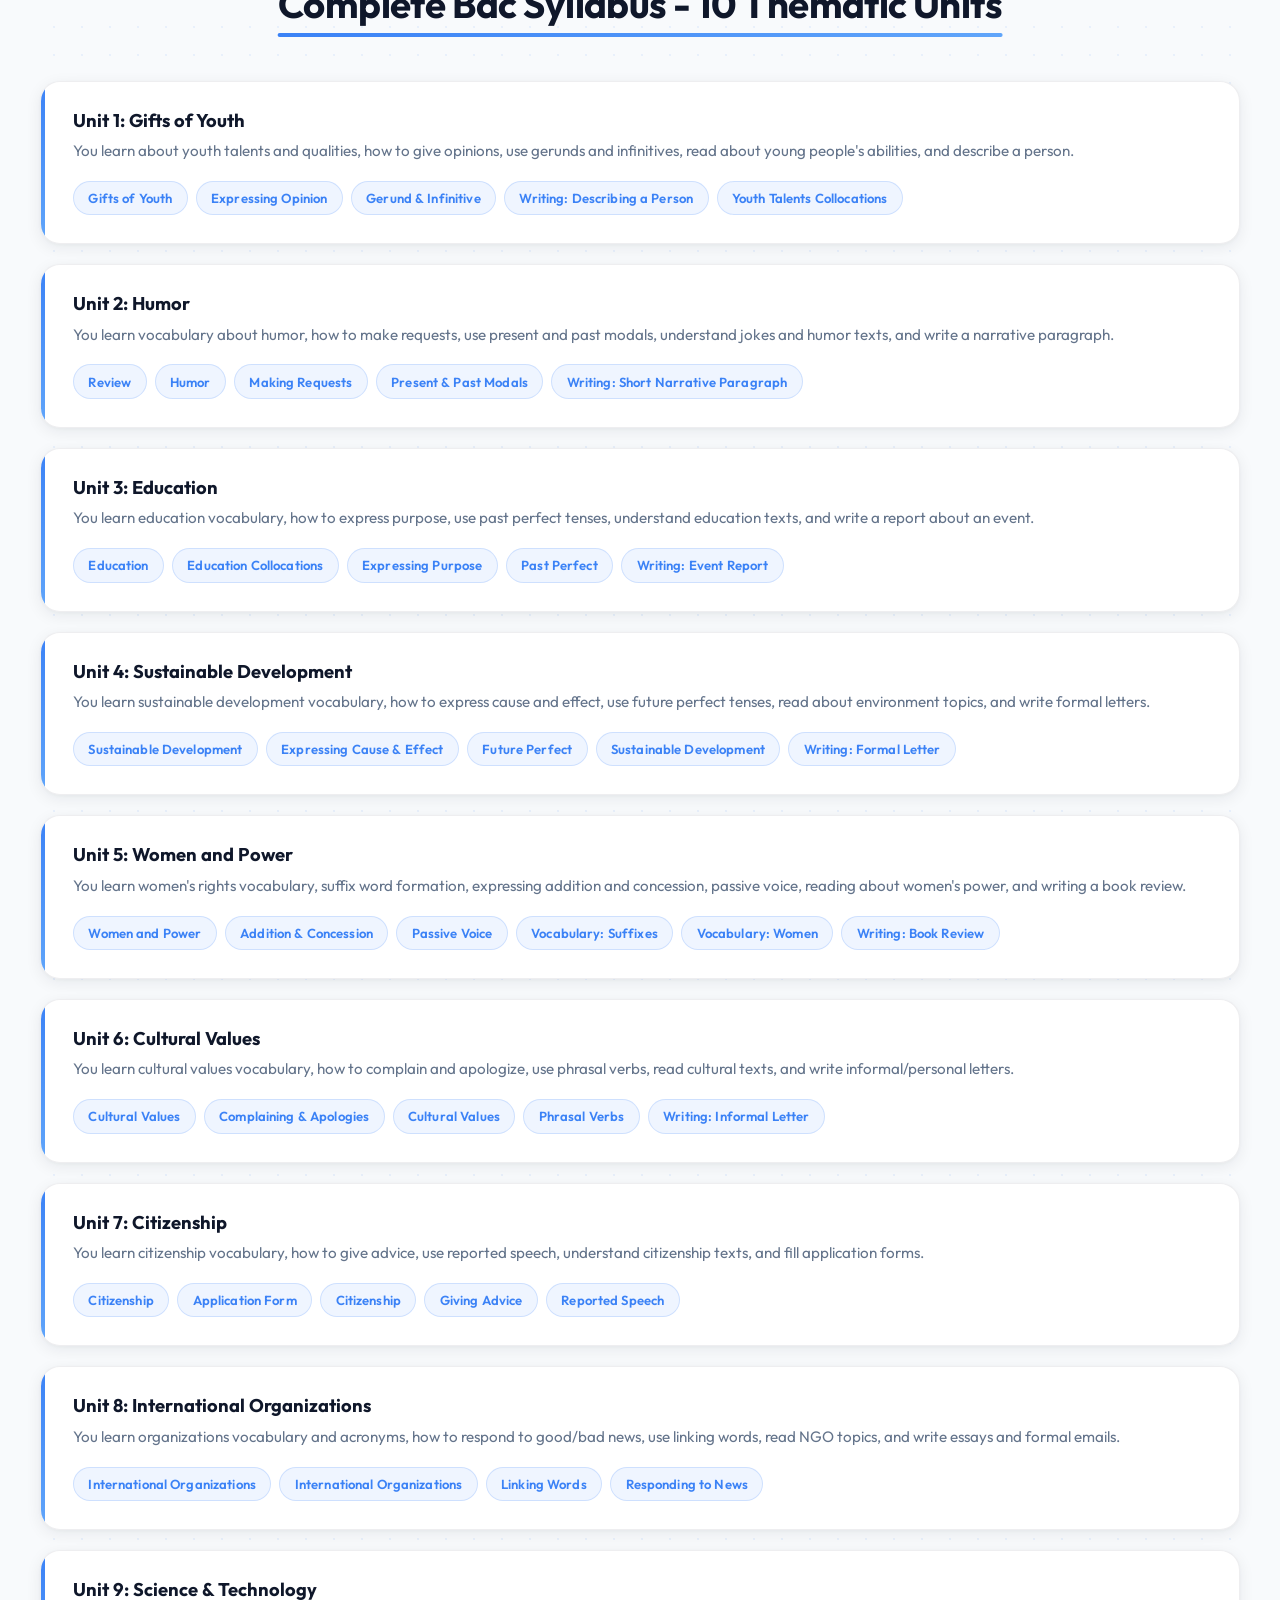
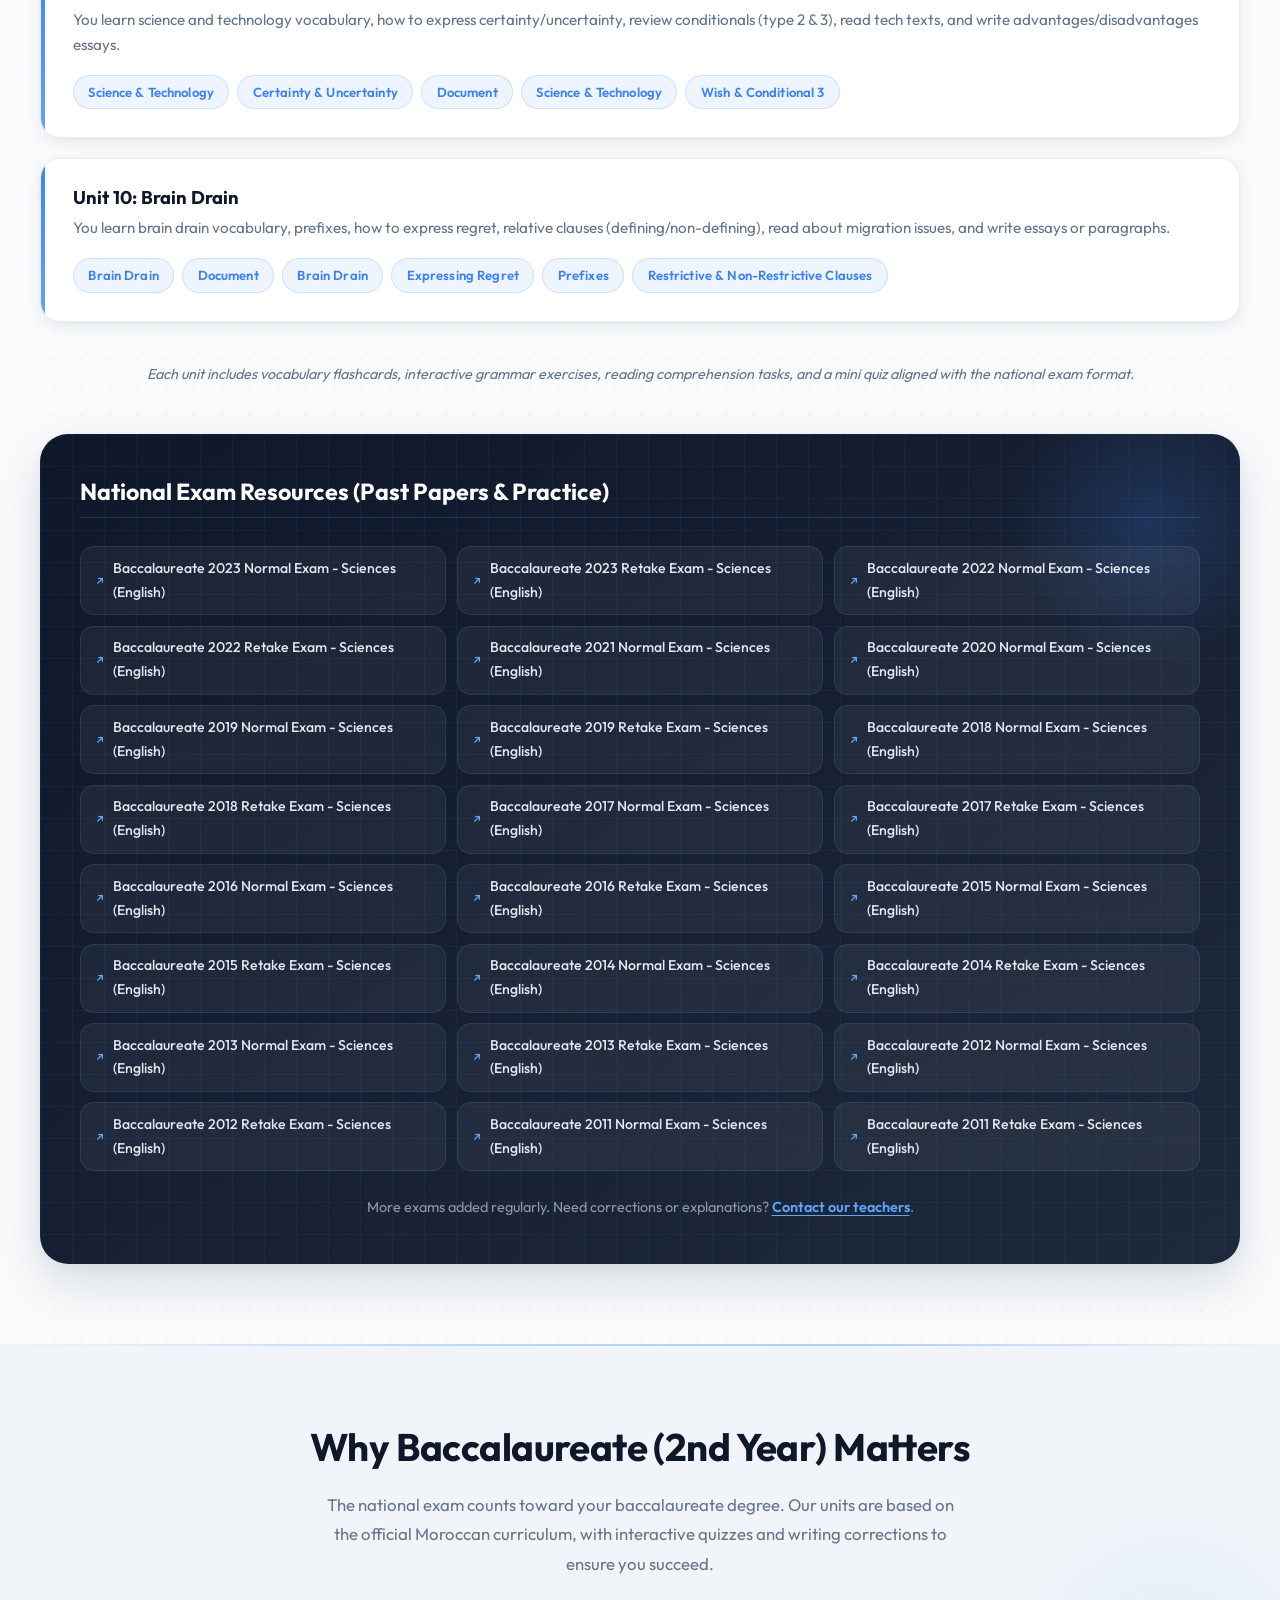
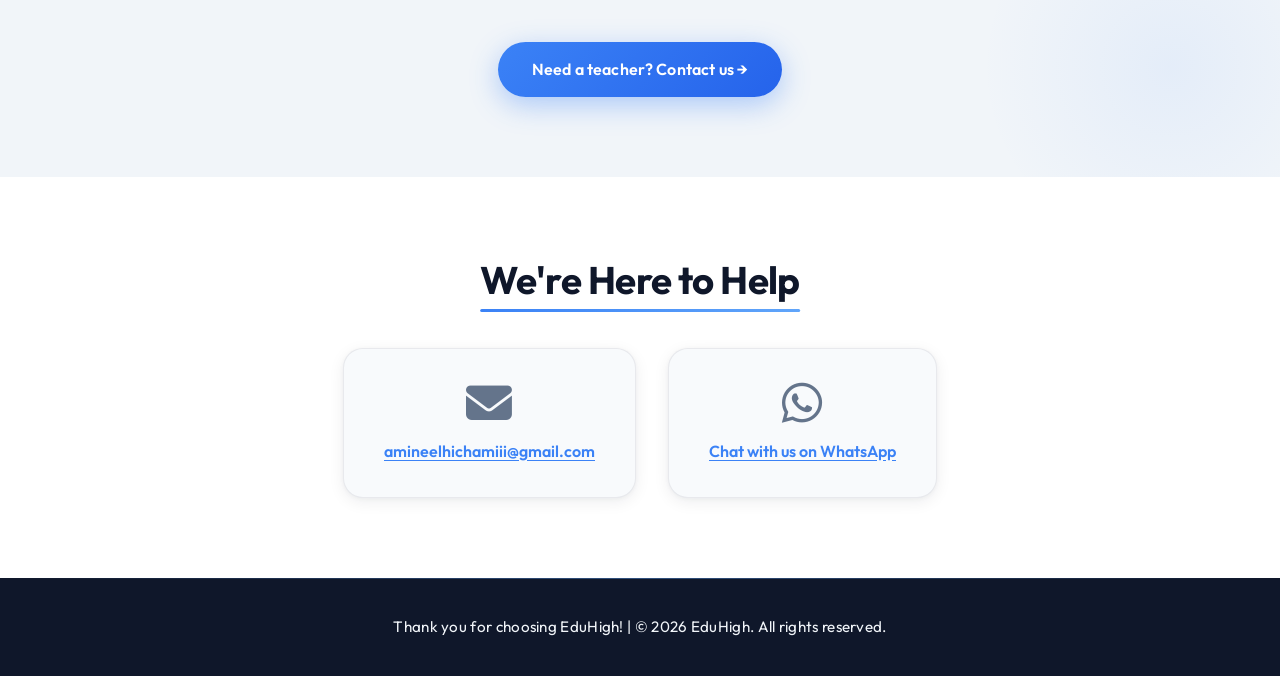
==== commit 263887e0: "Corrected issue" ====
--- a/bac.html
+++ b/bac.html
@@ -178,7 +178,7 @@
                             <li><a href="highschoolsub/bac2/unit-10/u10_expressing_regret.pdf" target="_blank">Expressing Regret</a></li>
                             <li><a href="highschoolsub/bac2/unit-10/u10_prefixes.pdf" target="_blank">Prefixes</a></li>
                             <li><a href="highschoolsub/bac2/unit-10/u10_restrictive_non-restrictive_clauses.pdf" target="_blank">Restrictive & Non-Restrictive Clauses</a></li>
-                        <!--<li><a href="https://docs.google.com/forms/d/e/1FAIpQLSevEhZJKyvcc8svCyHK_OHhRba3e1POQs-PsmIlFc3AfJWwEA/viewform?usp=publish-editor" rel="noopener noreferrer" target="_blank">Unit 10 - Quiz</a></li-->>
+                        <!--<li><a href="https://docs.google.com/forms/d/e/1FAIpQLSevEhZJKyvcc8svCyHK_OHhRba3e1POQs-PsmIlFc3AfJWwEA/viewform?usp=publish-editor" rel="noopener noreferrer" target="_blank">Unit 10 - Quiz</a></li-->
                         </ul>
                     </li>
                 </ul>
